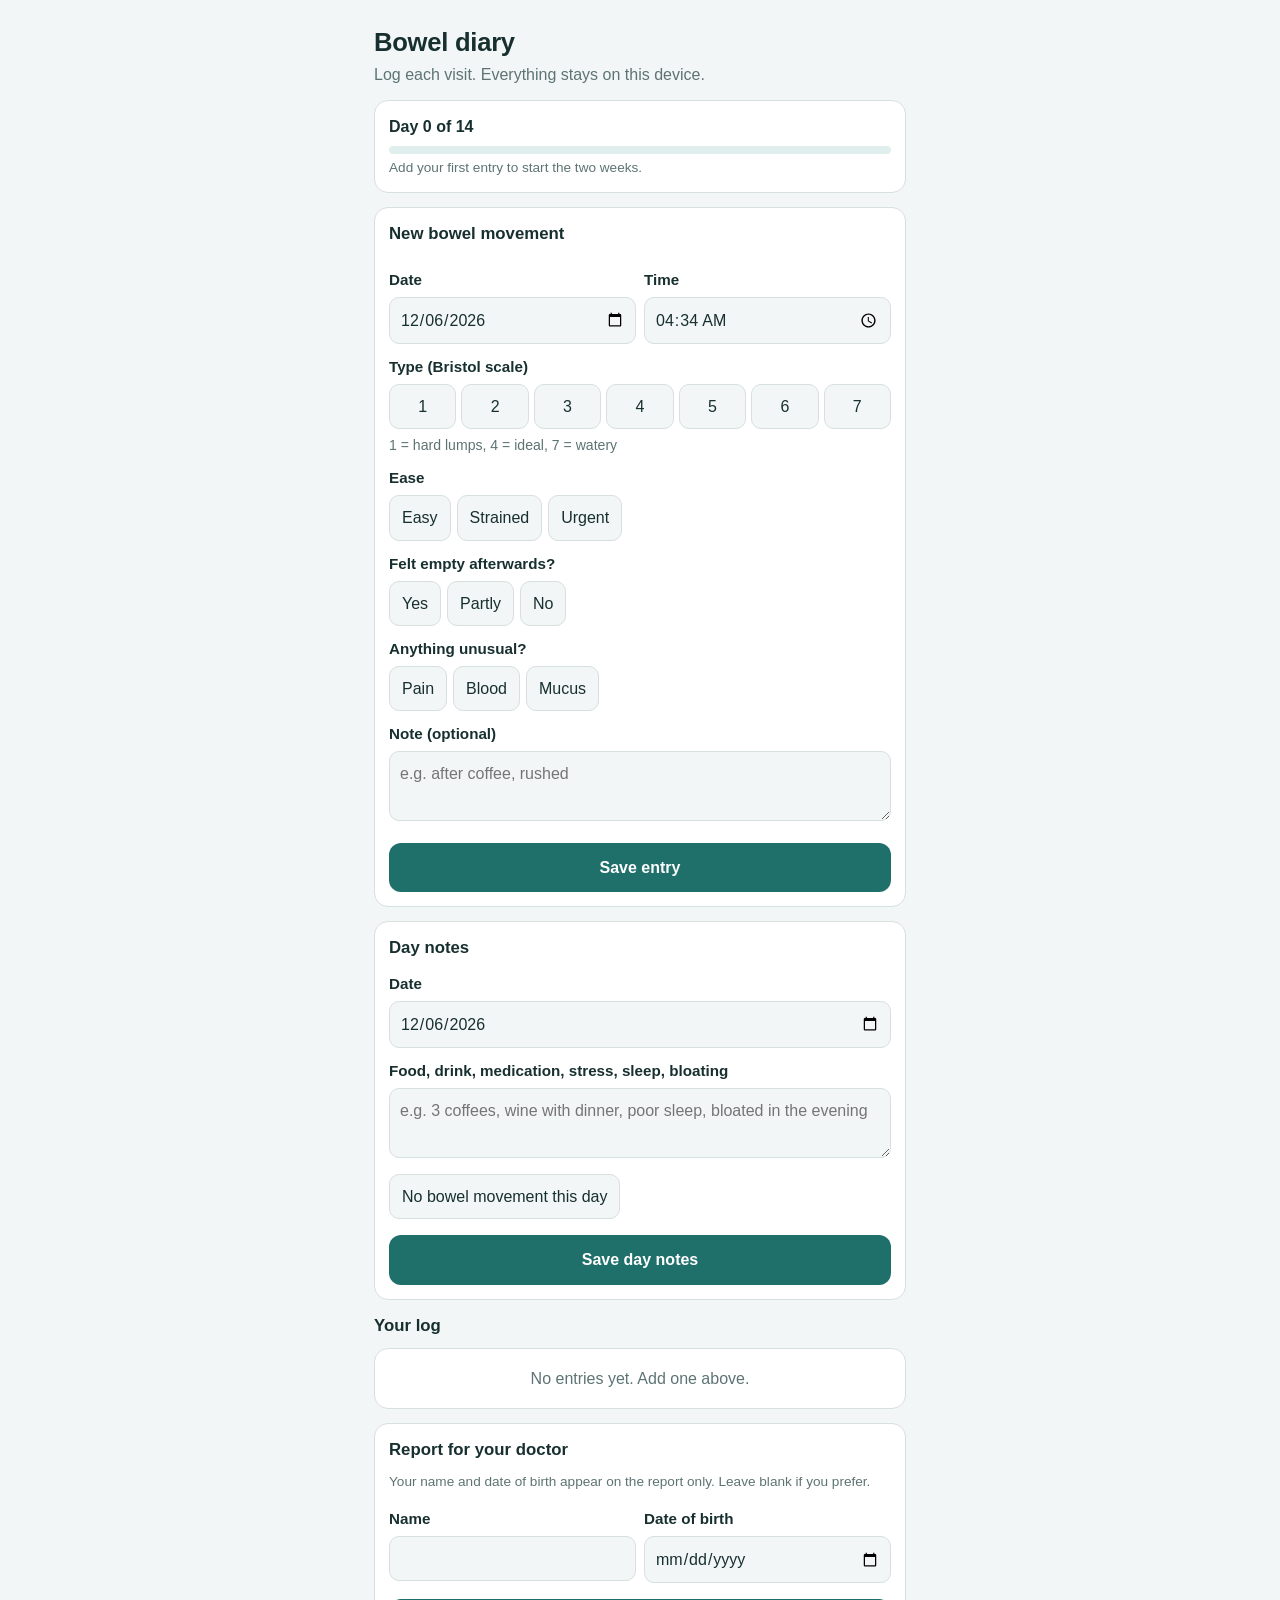
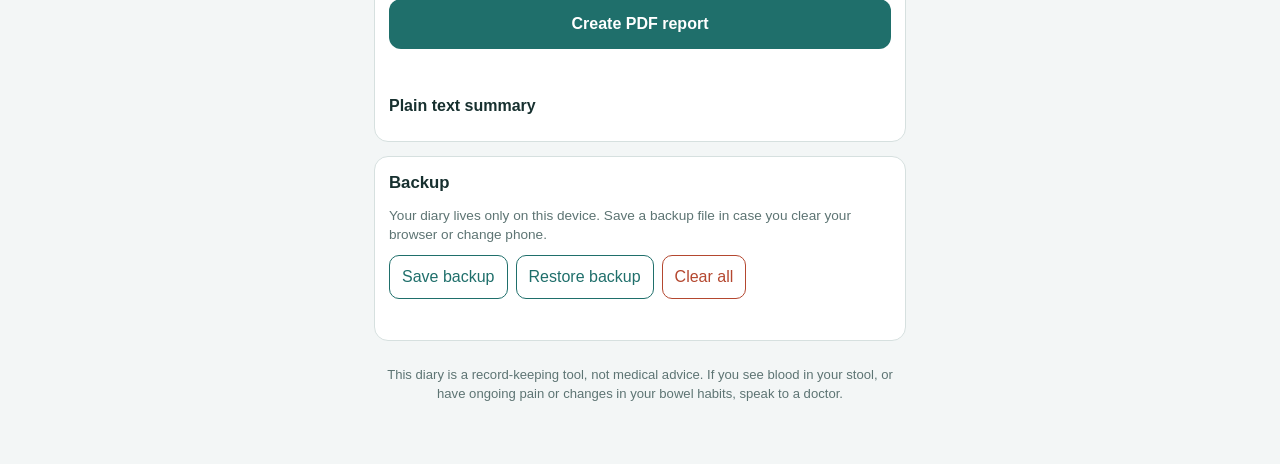
==== bowel-diary/index.html @ 62aa6dcf "Add Bowel Diary app with PDF report, backup and offline install Standalone installable web app in bo" ====
<!DOCTYPE html>
<html lang="en">
<head>
<meta charset="utf-8">
<meta name="viewport" content="width=device-width, initial-scale=1, viewport-fit=cover">
<title>Bowel Diary</title>
<meta name="description" content="A private 14-day bowel diary with a PDF report for your doctor.">
<meta name="theme-color" content="#1f6f6b">
<link rel="manifest" href="manifest.json">
<link rel="icon" href="icon.svg" type="image/svg+xml">
<link rel="apple-touch-icon" href="apple-touch-icon.png">
<meta name="apple-mobile-web-app-capable" content="yes">
<meta name="apple-mobile-web-app-title" content="Bowel Diary">
<style>
  :root {
    --bg: #f3f6f6;
    --card: #ffffff;
    --ink: #17302f;
    --muted: #5d7473;
    --line: #d6e0df;
    --accent: #1f6f6b;
    --accent-ink: #ffffff;
    --soft: #e0eeed;
    --warn: #b4472f;
    box-sizing: border-box;
    padding-top: env(safe-area-inset-top, 0px);
    padding-bottom: env(safe-area-inset-bottom, 0px);
  }
  @media (prefers-color-scheme: dark) {
    :root:not([data-theme="light"]) {
      --bg: #0f1c1c; --card: #172828; --ink: #e4f0ef; --muted: #93aeac;
      --line: #284241; --accent: #4fb5ae; --accent-ink: #0b1a1a; --soft: #1f3a39; --warn: #e58a73;
    }
  }
  :root[data-theme="dark"] {
    --bg: #0f1c1c; --card: #172828; --ink: #e4f0ef; --muted: #93aeac;
    --line: #284241; --accent: #4fb5ae; --accent-ink: #0b1a1a; --soft: #1f3a39; --warn: #e58a73;
  }
  html { scroll-padding-top: env(safe-area-inset-top, 0px); }
  * { box-sizing: border-box; }
  body {
    margin: 0; background: var(--bg); color: var(--ink);
    font-family: "Atkinson Hyperlegible", -apple-system, "Segoe UI", Roboto, sans-serif;
    font-size: 16px; line-height: 1.45;
  }
  main { max-width: 560px; margin: 0 auto; padding: 16px 14px 48px; }
  h1 { font-size: 1.6rem; margin: 8px 0 2px; letter-spacing: -0.01em; }
  h2 { font-size: 1.05rem; margin: 0 0 10px; }
  .sub { color: var(--muted); margin: 0 0 14px; }
  .card { background: var(--card); border: 1px solid var(--line); border-radius: 14px; padding: 14px; margin-bottom: 14px; }
  label.f { display: block; font-weight: 600; margin: 12px 0 6px; font-size: .95rem; }
  .row { display: flex; gap: 8px; }
  .row > * { flex: 1; min-width: 0; }
  input[type=date], input[type=time], input[type=text], textarea {
    width: 100%; font: inherit; color: var(--ink); background: var(--bg);
    border: 1px solid var(--line); border-radius: 10px; padding: 10px;
  }
  textarea { min-height: 70px; resize: vertical; }
  .bristol { display: grid; grid-template-columns: repeat(7, 1fr); gap: 5px; }
  .bristol button { padding: 10px 0; font-size: 1.05rem; font-weight: 700; }
  .seg { display: flex; gap: 6px; flex-wrap: wrap; }
  button.opt {
    font: inherit; color: var(--ink); background: var(--bg); border: 1px solid var(--line);
    border-radius: 10px; padding: 10px 12px; cursor: pointer; min-height: 44px;
  }
  button.opt[aria-pressed="true"] { background: var(--accent); color: var(--accent-ink); border-color: var(--accent); }
  button.opt:focus-visible, .primary:focus-visible, .ghost:focus-visible, input:focus-visible, textarea:focus-visible {
    outline: 3px solid var(--accent); outline-offset: 2px;
  }
  .hint { color: var(--muted); font-size: .88rem; margin-top: 6px; min-height: 1.3em; }
  .primary {
    width: 100%; margin-top: 16px; font: inherit; font-weight: 700; padding: 13px;
    background: var(--accent); color: var(--accent-ink); border: 0; border-radius: 12px; cursor: pointer;
  }
  .primary:disabled { opacity: .6; cursor: wait; }
  .ghost {
    font: inherit; background: transparent; color: var(--accent); border: 1px solid var(--accent);
    border-radius: 10px; padding: 9px 12px; cursor: pointer; min-height: 44px;
  }
  .ghost.danger { color: var(--warn); border-color: var(--warn); }
  .progress { height: 8px; background: var(--soft); border-radius: 99px; overflow: hidden; margin: 8px 0 4px; }
  .progress > div { height: 100%; background: var(--accent); width: 0; transition: width .3s; }
  .day { margin-bottom: 14px; }
  .day h3 { margin: 0 0 6px; font-size: 1rem; }
  .entry { display: flex; gap: 10px; align-items: flex-start; padding: 10px 0; border-top: 1px solid var(--line); }
  .badge {
    min-width: 36px; height: 36px; border-radius: 10px; background: var(--soft); color: var(--accent);
    display: grid; place-items: center; font-weight: 800;
  }
  .entry .body { flex: 1; min-width: 0; }
  .entry .meta { color: var(--muted); font-size: .9rem; overflow-wrap: anywhere; }
  .x { background: none; border: 0; color: var(--muted); font-size: 1.2rem; cursor: pointer; padding: 4px 8px; min-width: 44px; min-height: 44px; }
  .flag { color: var(--warn); font-weight: 600; }
  .daynote { background: var(--bg); border-radius: 10px; padding: 8px 10px; margin-top: 6px; font-size: .92rem; overflow-wrap: anywhere; }
  .empty { color: var(--muted); text-align: center; padding: 18px 0; }
  .tools { display: flex; gap: 8px; flex-wrap: wrap; }
  #summary { min-height: 180px; font-family: ui-monospace, Menlo, monospace; font-size: .8rem; }
  .small { color: var(--muted); font-size: .85rem; }
  .status { color: var(--muted); font-size: .9rem; margin-top: 8px; min-height: 1.3em; }
  .install { display: none; align-items: center; gap: 10px; }
  .install.show { display: flex; }
  .install p { margin: 0; flex: 1; font-size: .92rem; }
  details summary { cursor: pointer; font-weight: 600; min-height: 44px; display: flex; align-items: center; }
  .disclaimer { color: var(--muted); font-size: .82rem; text-align: center; margin-top: 24px; }
  @media (prefers-reduced-motion: reduce) { .progress > div { transition: none; } }
</style>
</head>
<body>
<main>
  <h1>Bowel diary</h1>
  <p class="sub">Log each visit. Everything stays on this device.</p>

  <section class="card install" id="installCard" aria-label="Install">
    <p id="installText">Add Bowel Diary to your home screen so it works like an app, even offline.</p>
    <button class="ghost" id="installBtn" type="button">Install</button>
  </section>

  <section class="card" aria-label="Progress">
    <strong id="progText">Day 0 of 14</strong>
    <div class="progress"><div id="progBar"></div></div>
    <div class="small" id="progSub">Add your first entry to start the two weeks.</div>
  </section>

  <section class="card" aria-label="New entry">
    <h2>New bowel movement</h2>
    <div class="row">
      <div><label class="f" for="date">Date</label><input type="date" id="date"></div>
      <div><label class="f" for="time">Time</label><input type="time" id="time"></div>
    </div>

    <label class="f">Type (Bristol scale)</label>
    <div class="bristol" id="bristol"></div>
    <div class="hint" id="bristolHint">1 = hard lumps, 4 = ideal, 7 = watery</div>

    <label class="f">Ease</label>
    <div class="seg" id="ease"></div>

    <label class="f">Felt empty afterwards?</label>
    <div class="seg" id="empty"></div>

    <label class="f">Anything unusual?</label>
    <div class="seg" id="extras"></div>

    <label class="f" for="note">Note (optional)</label>
    <textarea id="note" placeholder="e.g. after coffee, rushed"></textarea>

    <button class="primary" id="save" type="button">Save entry</button>
  </section>

  <section class="card" aria-label="Day notes">
    <h2>Day notes</h2>
    <label class="f" for="dayDate">Date</label>
    <input type="date" id="dayDate">
    <label class="f" for="dayText">Food, drink, medication, stress, sleep, bloating</label>
    <textarea id="dayText" placeholder="e.g. 3 coffees, wine with dinner, poor sleep, bloated in the evening"></textarea>
    <div class="seg" style="margin-top:10px">
      <button class="opt" id="noBM" type="button" aria-pressed="false">No bowel movement this day</button>
    </div>
    <button class="primary" id="saveDay" type="button">Save day notes</button>
  </section>

  <section aria-label="Log">
    <h2>Your log</h2>
    <div id="log"></div>
  </section>

  <section class="card" aria-label="Report">
    <h2>Report for your doctor</h2>
    <p class="small" style="margin:0 0 4px">Your name and date of birth appear on the report only. Leave blank if you prefer.</p>
    <div class="row">
      <div><label class="f" for="pName">Name</label><input type="text" id="pName" autocomplete="name"></div>
      <div><label class="f" for="pDob">Date of birth</label><input type="date" id="pDob"></div>
    </div>
    <button class="primary" id="pdf" type="button">Create PDF report</button>
    <div class="status" id="pdfStatus" role="status"></div>

    <details style="margin-top:8px">
      <summary>Plain text summary</summary>
      <div class="tools">
        <button class="ghost" id="makeSummary" type="button">Create summary</button>
        <button class="ghost" id="copy" type="button">Copy</button>
      </div>
      <textarea id="summary" readonly style="margin-top:10px" placeholder="Tap “Create summary”, then copy and paste it into a message or email."></textarea>
    </details>
  </section>

  <section class="card" aria-label="Backup">
    <h2>Backup</h2>
    <p class="small" style="margin:0 0 10px">Your diary lives only on this device. Save a backup file in case you clear your browser or change phone.</p>
    <div class="tools">
      <button class="ghost" id="backup" type="button">Save backup</button>
      <button class="ghost" id="restore" type="button">Restore backup</button>
      <button class="ghost danger" id="wipe" type="button">Clear all</button>
    </div>
    <input type="file" id="restoreFile" accept="application/json,.json" hidden>
    <div class="status" id="backupStatus" role="status"></div>
  </section>

  <p class="disclaimer">This diary is a record-keeping tool, not medical advice. If you see blood in your stool, or have ongoing pain or changes in your bowel habits, speak to a doctor.</p>
</main>

<script src="jspdf.umd.min.js"></script>
<script>
(function () {
  var KEY = "bowel-diary-v1";
  var PROFILE_KEY = "bowel-diary-profile";
  var store = { entries: [], days: {} };
  var form = { type: null, ease: null, empty: null, extras: [] };

  var BRISTOL = {
    1: "Type 1: separate hard lumps",
    2: "Type 2: lumpy sausage",
    3: "Type 3: sausage with cracks",
    4: "Type 4: smooth, soft sausage (ideal)",
    5: "Type 5: soft blobs, easy to pass",
    6: "Type 6: mushy, fluffy pieces",
    7: "Type 7: watery, no solid bits"
  };
  var EASE = ["Easy", "Strained", "Urgent"];
  var EMPTY = ["Yes", "Partly", "No"];
  var EXTRAS = ["Pain", "Blood", "Mucus"];

  function load() {
    try {
      var raw = localStorage.getItem(KEY);
      if (raw) {
        var d = JSON.parse(raw);
        store.entries = d.entries || [];
        store.days = d.days || {};
      }
    } catch (e) {}
  }
  function save() {
    try { localStorage.setItem(KEY, JSON.stringify(store)); } catch (e) {}
  }
  function loadProfile() {
    try { return JSON.parse(localStorage.getItem(PROFILE_KEY)) || {}; } catch (e) { return {}; }
  }
  function saveProfile() {
    try { localStorage.setItem(PROFILE_KEY, JSON.stringify({ name: $("pName").value.trim(), dob: $("pDob").value })); } catch (e) {}
  }
  function $(id) { return document.getElementById(id); }
  function pad(n) { return String(n).padStart(2, "0"); }
  function todayStr() { var d = new Date(); return d.getFullYear() + "-" + pad(d.getMonth() + 1) + "-" + pad(d.getDate()); }
  function nowTime() { var d = new Date(); return pad(d.getHours()) + ":" + pad(d.getMinutes()); }
  function parseDate(s) { var p = s.split("-"); return new Date(+p[0], +p[1] - 1, +p[2]); }
  function niceDate(s) {
    return parseDate(s).toLocaleDateString(undefined, { weekday: "short", day: "numeric", month: "short" });
  }
  function longDate(s) {
    return parseDate(s).toLocaleDateString(undefined, { day: "numeric", month: "short", year: "numeric" });
  }
  function esc(s) {
    return String(s).replace(/[&<>"]/g, function (c) { return { "&": "&amp;", "<": "&lt;", ">": "&gt;", '"': "&quot;" }[c]; });
  }
  function flash(id, msg) {
    $(id).textContent = msg;
    clearTimeout(flash[id]);
    flash[id] = setTimeout(function () { $(id).textContent = ""; }, 5000);
  }

  // ---- build form buttons
  function seg(containerId, items, key, multi) {
    var box = $(containerId);
    box.innerHTML = "";
    items.forEach(function (label) {
      var b = document.createElement("button");
      b.type = "button"; b.className = "opt"; b.textContent = label;
      b.setAttribute("aria-pressed", "false");
      b.addEventListener("click", function () {
        if (multi) {
          var i = form[key].indexOf(label);
          if (i > -1) form[key].splice(i, 1); else form[key].push(label);
          b.setAttribute("aria-pressed", String(i === -1));
        } else {
          var same = form[key] === label;
          form[key] = same ? null : label;
          Array.prototype.forEach.call(box.children, function (c) { c.setAttribute("aria-pressed", "false"); });
          if (!same) b.setAttribute("aria-pressed", "true");
        }
      });
      box.appendChild(b);
    });
  }
  function buildBristol() {
    var box = $("bristol");
    box.innerHTML = "";
    for (var n = 1; n <= 7; n++) {
      (function (n) {
        var b = document.createElement("button");
        b.type = "button"; b.className = "opt"; b.textContent = n;
        b.setAttribute("aria-pressed", "false");
        b.setAttribute("aria-label", BRISTOL[n]);
        b.addEventListener("click", function () {
          form.type = form.type === n ? null : n;
          Array.prototype.forEach.call(box.children, function (c, i) {
            c.setAttribute("aria-pressed", String(form.type === i + 1));
          });
          $("bristolHint").textContent = form.type ? BRISTOL[form.type] : "1 = hard lumps, 4 = ideal, 7 = watery";
        });
        box.appendChild(b);
      })(n);
    }
  }

  function resetForm() {
    form = { type: null, ease: null, empty: null, extras: [] };
    buildBristol();
    seg("ease", EASE, "ease", false);
    seg("empty", EMPTY, "empty", false);
    seg("extras", EXTRAS, "extras", true);
    $("bristolHint").textContent = "1 = hard lumps, 4 = ideal, 7 = watery";
    $("note").value = "";
    $("time").value = nowTime();
    $("date").value = todayStr();
  }

  // ---- actions
  $("save").addEventListener("click", function () {
    if (!form.type) { $("bristolHint").textContent = "Pick a type from 1 to 7 first."; return; }
    store.entries.push({
      id: Date.now(),
      date: $("date").value || todayStr(),
      time: $("time").value || nowTime(),
      type: form.type, ease: form.ease, empty: form.empty,
      extras: form.extras.slice(), note: $("note").value.trim()
    });
    save(); resetForm(); render();
  });

  var noBMOn = false;
  $("dayDate").addEventListener("change", loadDay);
  $("noBM").addEventListener("click", function () {
    noBMOn = !noBMOn;
    $("noBM").setAttribute("aria-pressed", String(noBMOn));
  });
  function loadDay() {
    var d = store.days[$("dayDate").value] || {};
    $("dayText").value = d.text || "";
    noBMOn = !!d.none;
    $("noBM").setAttribute("aria-pressed", String(noBMOn));
  }
  $("saveDay").addEventListener("click", function () {
    var date = $("dayDate").value || todayStr();
    var text = $("dayText").value.trim();
    if (!text && !noBMOn) delete store.days[date];
    else store.days[date] = { text: text, none: noBMOn };
    save(); render();
  });

  function removeEntry(id) {
    store.entries = store.entries.filter(function (e) { return e.id !== id; });
    save(); render();
  }

  // ---- render
  function allDates() {
    var set = {};
    store.entries.forEach(function (e) { set[e.date] = 1; });
    Object.keys(store.days).forEach(function (d) { set[d] = 1; });
    return Object.keys(set).sort().reverse();
  }
  function entriesOn(date) {
    return store.entries.filter(function (e) { return e.date === date; })
      .sort(function (a, b) { return a.time < b.time ? -1 : 1; });
  }

  function render() {
    var dates = allDates();
    var log = $("log");
    if (!dates.length) {
      log.innerHTML = '<div class="empty card">No entries yet. Add one above.</div>';
    } else {
      log.innerHTML = dates.map(function (date) {
        var es = entriesOn(date).reverse();
        var day = store.days[date];
        var html = '<div class="card day"><h3>' + esc(niceDate(date)) + ' <span class="small">(' + es.length + ' movement' + (es.length === 1 ? "" : "s") + ')</span></h3>';
        if (day && day.none && !es.length) html += '<div class="small">No bowel movement</div>';
        es.forEach(function (e) {
          var bits = [];
          if (e.ease) bits.push(e.ease);
          if (e.empty) bits.push("Empty: " + e.empty.toLowerCase());
          html += '<div class="entry"><div class="badge">' + e.type + '</div><div class="body">' +
            '<div><strong>' + esc(e.time) + '</strong> <span class="meta">' + esc(bits.join(" · ")) + '</span></div>' +
            (e.extras.length ? '<div class="flag">' + esc(e.extras.join(", ")) + '</div>' : '') +
            (e.note ? '<div class="meta">' + esc(e.note) + '</div>' : '') +
            '</div><button class="x" data-id="' + e.id + '" aria-label="Delete entry">✕</button></div>';
        });
        if (day && day.text) html += '<div class="daynote">' + esc(day.text) + '</div>';
        return html + '</div>';
      }).join("");
      Array.prototype.forEach.call(log.querySelectorAll(".x"), function (b) {
        b.addEventListener("click", function () {
          if (confirm("Delete this entry?")) removeEntry(+b.getAttribute("data-id"));
        });
      });
    }
    renderProgress(dates);
  }

  function renderProgress(dates) {
    var asc = dates.slice().sort();
    if (!asc.length) {
      $("progText").textContent = "Day 0 of 14";
      $("progBar").style.width = "0%";
      $("progSub").textContent = "Add your first entry to start the two weeks.";
      return;
    }
    var start = parseDate(asc[0]);
    var t = new Date(); t = new Date(t.getFullYear(), t.getMonth(), t.getDate());
    var day = Math.min(14, Math.max(1, Math.round((t - start) / 86400000) + 1));
    $("progText").textContent = "Day " + day + " of 14";
    $("progBar").style.width = (day / 14 * 100) + "%";
    $("progSub").textContent = day >= 14 ? "Two weeks done. Create your PDF report below." : "Started " + niceDate(asc[0]) + ".";
  }

  // ---- shared numbers for the text summary and the PDF
  function stats() {
    var dates = allDates().sort();
    var s = {
      dates: dates, total: store.entries.length, types: [0, 0, 0, 0, 0, 0, 0, 0],
      strained: 0, urgent: 0, notEmpty: 0, pain: 0, blood: 0, mucus: 0, noneDays: 0
    };
    store.entries.forEach(function (e) {
      s.types[e.type]++;
      if (e.ease === "Strained") s.strained++;
      if (e.ease === "Urgent") s.urgent++;
      if (e.empty === "No" || e.empty === "Partly") s.notEmpty++;
      if (e.extras.indexOf("Pain") > -1) s.pain++;
      if (e.extras.indexOf("Blood") > -1) s.blood++;
      if (e.extras.indexOf("Mucus") > -1) s.mucus++;
    });
    dates.forEach(function (d) { if (!entriesOn(d).length) s.noneDays++; });
    if (dates.length) {
      s.span = Math.round((parseDate(dates[dates.length - 1]) - parseDate(dates[0])) / 86400000) + 1;
      s.perDay = s.total / s.span;
    }
    return s;
  }

  // ---- plain text summary
  $("makeSummary").addEventListener("click", function () {
    var s = stats();
    if (!s.dates.length) { $("summary").value = "No entries yet."; return; }
    var lines = ["BOWEL DIARY", s.dates[0] + " to " + s.dates[s.dates.length - 1], ""];
    lines.push("Total movements: " + s.total + " over " + s.dates.length + " logged day(s)");
    var byType = [];
    for (var t = 1; t <= 7; t++) if (s.types[t]) byType.push("T" + t + " x" + s.types[t]);
    lines.push("By Bristol type: " + (byType.join(", ") || "none"));
    lines.push("");
    s.dates.forEach(function (d) {
      lines.push(niceDate(d) + " (" + d + ")");
      var day = store.days[d];
      var es = entriesOn(d);
      if (!es.length && day && day.none) lines.push("  No bowel movement");
      es.forEach(function (e) {
        var parts = [e.time, "Type " + e.type];
        if (e.ease) parts.push(e.ease.toLowerCase());
        if (e.empty) parts.push("empty: " + e.empty.toLowerCase());
        if (e.extras.length) parts.push(e.extras.join("/"));
        if (e.note) parts.push("note: " + e.note);
        lines.push("  " + parts.join(", "));
      });
      if (day && day.text) lines.push("  Day notes: " + day.text);
      lines.push("");
    });
    $("summary").value = lines.join("\n");
  });

  $("copy").addEventListener("click", function () {
    var ta = $("summary");
    if (!ta.value) $("makeSummary").click();
    ta.focus(); ta.select();
    function done() { $("copy").textContent = "Copied"; setTimeout(function () { $("copy").textContent = "Copy"; }, 1500); }
    try {
      if (navigator.clipboard && navigator.clipboard.writeText) {
        navigator.clipboard.writeText(ta.value).then(done, function () { document.execCommand("copy"); done(); });
      } else { document.execCommand("copy"); done(); }
    } catch (e) {}
  });

  // ---- PDF report
  // The built-in PDF font only covers Western European characters, so swap
  // anything else (emoji, smart symbols) for a plain equivalent.
  function pdfText(s) {
    return String(s)
      .replace(/[‘’]/g, "'").replace(/[“”]/g, '"')
      .replace(/[–—]/g, "-").replace(/…/g, "...")
      .replace(/[^\x20-\x7E -ÿ\n]/g, "");
  }

  function buildPdf() {
    var jsPDF = window.jspdf.jsPDF;
    var doc = new jsPDF({ unit: "mm", format: "a4" });
    var s = stats();
    var profile = loadProfile();
    var W = 210, M = 16, R = W - M, BOTTOM = 280;
    var TEAL = [31, 111, 107], INK = [23, 48, 47], MUTED = [93, 116, 115], LINE = [214, 224, 223], SOFT = [224, 238, 237], WARN = [180, 71, 47];
    var y;

    function color(c) { doc.setTextColor(c[0], c[1], c[2]); }
    function font(style, size) { doc.setFont("helvetica", style); doc.setFontSize(size); }

    // Header band
    doc.setFillColor(TEAL[0], TEAL[1], TEAL[2]);
    doc.rect(0, 0, W, 30, "F");
    color([255, 255, 255]);
    font("bold", 18); doc.text("Bowel Diary Report", M, 14);
    font("normal", 10);
    doc.text(longDate(s.dates[0]) + " to " + longDate(s.dates[s.dates.length - 1]) + "  (" + s.span + " days)", M, 22);
    doc.text("Created " + longDate(todayStr()), R, 22, { align: "right" });

    y = 40;
    color(INK);
    var who = [];
    if (profile.name) who.push("Name: " + pdfText(profile.name));
    if (profile.dob) who.push("Date of birth: " + longDate(profile.dob));
    if (who.length) { font("normal", 11); doc.text(who.join("      "), M, y); y += 9; }

    // Summary tiles
    font("bold", 12); doc.text("Summary", M, y); y += 4;
    var tiles = [
      ["Movements", String(s.total)],
      ["Per day (avg)", s.perDay.toFixed(1)],
      ["Days with none", String(s.noneDays)],
      ["Strained", String(s.strained)],
      ["Urgent", String(s.urgent)],
      ["Not fully empty", String(s.notEmpty)]
    ];
    var tw = (R - M - 5 * 3) / 6;
    tiles.forEach(function (t, i) {
      var x = M + i * (tw + 3);
      doc.setFillColor(SOFT[0], SOFT[1], SOFT[2]);
      doc.roundedRect(x, y, tw, 18, 2, 2, "F");
      color(TEAL); font("bold", 14); doc.text(t[1], x + tw / 2, y + 9, { align: "center" });
      color(MUTED); font("normal", 7.5); doc.text(t[0], x + tw / 2, y + 14.5, { align: "center" });
    });
    y += 24;

    // Warning signs line
    var warn = [];
    if (s.blood) warn.push("Blood x" + s.blood);
    if (s.pain) warn.push("Pain x" + s.pain);
    if (s.mucus) warn.push("Mucus x" + s.mucus);
    font("bold", 10);
    if (warn.length) { color(WARN); doc.text("Reported: " + warn.join(",  "), M, y); }
    else { color(MUTED); font("normal", 10); doc.text("No pain, blood or mucus reported.", M, y); }
    y += 10;

    // Bristol type chart
    color(INK); font("bold", 12); doc.text("Stool type (Bristol scale)", M, y); y += 6;
    var max = Math.max.apply(null, s.types.slice(1)) || 1;
    var labelW = 62, barMax = R - M - labelW - 14;
    for (var t = 1; t <= 7; t++) {
      color(INK); font("normal", 9);
      doc.text(BRISTOL[t], M, y + 3.6);
      doc.setFillColor(SOFT[0], SOFT[1], SOFT[2]);
      doc.rect(M + labelW, y, barMax, 5, "F");
      if (s.types[t]) {
        doc.setFillColor(TEAL[0], TEAL[1], TEAL[2]);
        doc.rect(M + labelW, y, Math.max(1, barMax * s.types[t] / max), 5, "F");
      }
      font("bold", 9); doc.text(String(s.types[t]), R, y + 3.6, { align: "right" });
      y += 7;
    }
    color(MUTED); font("normal", 8);
    doc.text("Types 1-2 suggest constipation, 3-5 are usual, 6-7 suggest diarrhoea.", M, y + 1);
    y += 10;

    // Daily log table
    var cols = [
      { h: "Date", w: 26 }, { h: "Time", w: 13 }, { h: "Type", w: 11 }, { h: "Ease", w: 18 },
      { h: "Empty", w: 15 }, { h: "Flags", w: 26 }, { h: "Note", w: R - M - 109 }
    ];
    function tableHead() {
      doc.setFillColor(TEAL[0], TEAL[1], TEAL[2]);
      doc.rect(M, y, R - M, 7, "F");
      color([255, 255, 255]); font("bold", 8.5);
      var x = M;
      cols.forEach(function (c) { doc.text(c.h, x + 1.5, y + 4.8); x += c.w; });
      y += 7;
    }
    function ensure(h) {
      if (y + h > BOTTOM) { doc.addPage(); y = 16; tableHead(); }
    }

    color(INK); font("bold", 12);
    if (y + 20 > BOTTOM) { doc.addPage(); y = 16; }
    doc.text("Daily log", M, y); y += 3;
    tableHead();

    s.dates.forEach(function (d, di) {
      var es = entriesOn(d);
      var day = store.days[d];
      var rows = es.map(function (e) {
        return [e.time, String(e.type), e.ease || "-", e.empty || "-", e.extras.join(", ") || "", pdfText(e.note || "")];
      });
      if (!rows.length) rows.push(["", "", day && day.none ? "No movement" : "-", "", "", ""]);
      var dayLabel = niceDate(d);
      var noteText = day && day.text ? pdfText("Day notes: " + day.text) : "";

      font("normal", 8.5);
      var lineH = 4;
      var heights = rows.map(function (r) {
        var lines = doc.splitTextToSize(r[5], cols[6].w - 3).length;
        return Math.max(1, lines) * lineH + 2.5;
      });
      var noteLines = noteText ? doc.splitTextToSize(noteText, R - M - cols[0].w - 3) : [];
      var blockH = heights.reduce(function (a, b) { return a + b; }, 0) + (noteLines.length ? noteLines.length * lineH + 2.5 : 0);
      ensure(Math.min(blockH, 60));

      if (di % 2 === 1) {
        doc.setFillColor(246, 249, 249);
        doc.rect(M, y, R - M, Math.min(blockH, BOTTOM - y), "F");
      }
      var blockTop = y;
      color(INK); font("bold", 8.5); doc.text(dayLabel, M + 1.5, y + 4.5);

      rows.forEach(function (r, ri) {
        ensure(heights[ri]);
        var x = M + cols[0].w;
        for (var c = 0; c < 6; c++) {
          var isFlag = c === 4 && r[4];
          color(isFlag ? WARN : (c === 5 ? MUTED : INK));
          font(c === 1 || isFlag ? "bold" : "normal", 8.5);
          var txt = c === 5 ? doc.splitTextToSize(r[5], cols[6].w - 3) : r[c];
          doc.text(txt, x + 1.5, y + 4.5);
          x += cols[c + 1].w;
        }
        y += heights[ri];
      });
      if (noteLines.length) {
        ensure(noteLines.length * lineH + 2.5);
        color(MUTED); font("italic", 8.5);
        doc.text(noteLines, M + cols[0].w + 1.5, y + 4.5);
        y += noteLines.length * lineH + 2.5;
      }
      if (y > blockTop) {
        doc.setDrawColor(LINE[0], LINE[1], LINE[2]); doc.setLineWidth(0.2);
        doc.line(M, y, R, y);
      }
    });

    // Footer on every page
    var pages = doc.getNumberOfPages();
    for (var p = 1; p <= pages; p++) {
      doc.setPage(p);
      color(MUTED); font("normal", 7.5);
      doc.text("Patient-recorded diary. This is a record, not a diagnosis.", M, 290);
      doc.text("Page " + p + " of " + pages, R, 290, { align: "right" });
    }
    return doc;
  }

  $("pName").addEventListener("change", saveProfile);
  $("pDob").addEventListener("change", saveProfile);

  $("pdf").addEventListener("click", function () {
    if (!allDates().length) { flash("pdfStatus", "Add some entries first."); return; }
    if (!window.jspdf) { flash("pdfStatus", "The PDF tool did not load. Check your connection and reload the page."); return; }
    saveProfile();
    var btn = $("pdf");
    btn.disabled = true;
    try {
      var doc = buildPdf();
      var name = "bowel-diary-" + todayStr() + ".pdf";
      var blob = doc.output("blob");
      var file = null;
      try { file = new File([blob], name, { type: "application/pdf" }); } catch (e) {}
      // On phones, open the share sheet so the report can go straight to email or messages.
      var touch = window.matchMedia && window.matchMedia("(pointer: coarse)").matches;
      if (touch && file && navigator.canShare && navigator.canShare({ files: [file] })) {
        navigator.share({ files: [file], title: "Bowel diary report" }).catch(function (err) {
          if (err && err.name !== "AbortError") doc.save(name);
        });
      } else {
        doc.save(name);
      }
      flash("pdfStatus", "Report created: " + name);
    } catch (e) {
      flash("pdfStatus", "Sorry, the report could not be created.");
    }
    btn.disabled = false;
  });

  // ---- backup and restore
  $("backup").addEventListener("click", function () {
    var data = JSON.stringify({ app: "bowel-diary", version: 1, saved: new Date().toISOString(), entries: store.entries, days: store.days }, null, 2);
    var url = URL.createObjectURL(new Blob([data], { type: "application/json" }));
    var a = document.createElement("a");
    a.href = url; a.download = "bowel-diary-backup-" + todayStr() + ".json";
    document.body.appendChild(a); a.click(); a.remove();
    setTimeout(function () { URL.revokeObjectURL(url); }, 1000);
    flash("backupStatus", "Backup saved to your downloads.");
  });
  $("restore").addEventListener("click", function () { $("restoreFile").click(); });
  $("restoreFile").addEventListener("change", function () {
    var f = this.files && this.files[0];
    this.value = "";
    if (!f) return;
    var reader = new FileReader();
    reader.onload = function () {
      try {
        var d = JSON.parse(reader.result);
        if (!d || d.app !== "bowel-diary" || !Array.isArray(d.entries)) throw new Error("bad file");
        if (!confirm("Replace this diary with the backup (" + d.entries.length + " entries)?")) return;
        store = { entries: d.entries, days: d.days || {} };
        save(); render(); loadDay();
        flash("backupStatus", "Backup restored.");
      } catch (e) {
        flash("backupStatus", "That file is not a Bowel Diary backup.");
      }
    };
    reader.readAsText(f);
  });

  $("wipe").addEventListener("click", function () {
    if (confirm("Delete the whole diary from this device? This can't be undone.")) {
      store = { entries: [], days: {} }; save(); $("summary").value = ""; render(); loadDay();
    }
  });

  // ---- install as an app
  var installPrompt = null;
  var standalone = (window.matchMedia && window.matchMedia("(display-mode: standalone)").matches) || navigator.standalone;
  var ios = /iphone|ipad|ipod/i.test(navigator.userAgent);
  window.addEventListener("beforeinstallprompt", function (e) {
    e.preventDefault();
    installPrompt = e;
    $("installCard").classList.add("show");
  });
  $("installBtn").addEventListener("click", function () {
    if (installPrompt) {
      installPrompt.prompt();
      installPrompt.userChoice.then(function () { installPrompt = null; $("installCard").classList.remove("show"); });
    } else {
      $("installCard").classList.remove("show");
    }
  });
  if (ios && !standalone) {
    $("installText").textContent = "To install: tap the Share button, then “Add to Home Screen”. It will then work like an app, even offline.";
    $("installBtn").textContent = "OK";
    $("installCard").classList.add("show");
  }
  if ("serviceWorker" in navigator && location.protocol !== "file:") {
    navigator.serviceWorker.register("sw.js").catch(function () {});
  }

  // ---- init
  load();
  var prof = loadProfile();
  $("pName").value = prof.name || "";
  $("pDob").value = prof.dob || "";
  resetForm();
  $("dayDate").value = todayStr();
  loadDay();
  render();
})();
</script>
</body>
</html>
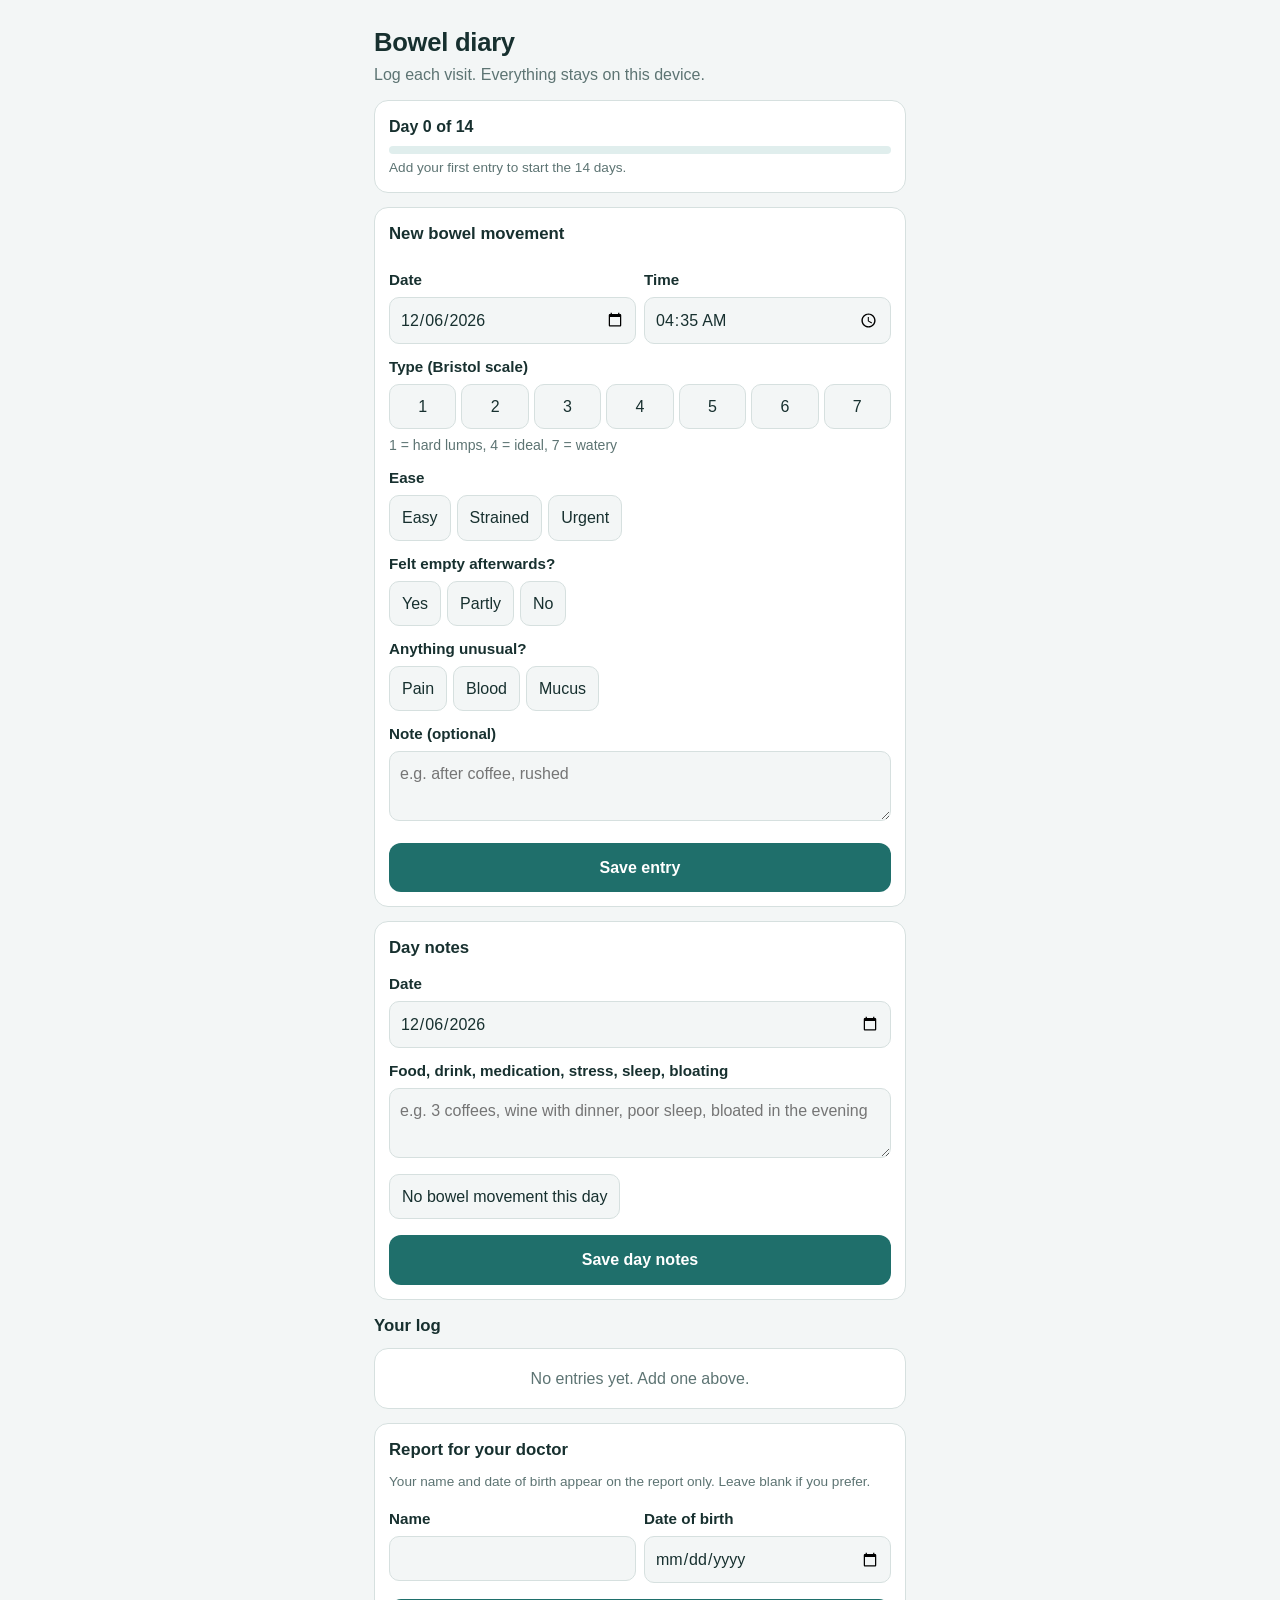
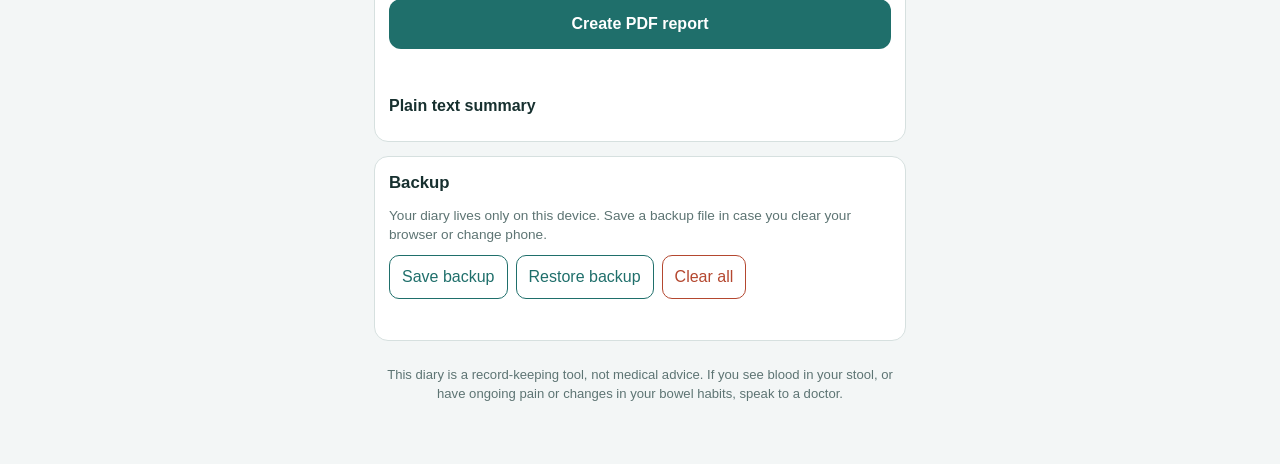
==== commit af511c5e: "Add clinic branding to Bowel Diary brand.js sets a clinic name, logo, colour, contact line, instruct" ====
--- a/bowel-diary/index.html
+++ b/bowel-diary/index.html
@@ -11,6 +11,7 @@
 <link rel="apple-touch-icon" href="apple-touch-icon.png">
 <meta name="apple-mobile-web-app-capable" content="yes">
 <meta name="apple-mobile-web-app-title" content="Bowel Diary">
+<script src="brand.js"></script>
 <style>
   :root {
     --bg: #f3f6f6;
@@ -101,14 +102,22 @@
   .install.show { display: flex; }
   .install p { margin: 0; flex: 1; font-size: .92rem; }
   details summary { cursor: pointer; font-weight: 600; min-height: 44px; display: flex; align-items: center; }
+  .brand { display: none; align-items: center; gap: 12px; margin: 4px 0 10px; }
+  .brand.show { display: flex; }
+  .brand img { max-height: 48px; max-width: 140px; object-fit: contain; background: #fff; border-radius: 8px; padding: 4px; }
+  .brand strong { font-size: 1rem; }
+  .instructions { display: none; }
+  .instructions.show { display: block; }
   .disclaimer { color: var(--muted); font-size: .82rem; text-align: center; margin-top: 24px; }
   @media (prefers-reduced-motion: reduce) { .progress > div { transition: none; } }
 </style>
 </head>
 <body>
 <main>
+  <div class="brand" id="brand"><img id="brandLogo" alt="" hidden><strong id="brandName"></strong></div>
   <h1>Bowel diary</h1>
   <p class="sub">Log each visit. Everything stays on this device.</p>
+  <section class="card instructions" id="instructions" aria-label="Instructions"></section>
 
   <section class="card install" id="installCard" aria-label="Install">
     <p id="installText">Add Bowel Diary to your home screen so it works like an app, even offline.</p>
@@ -116,9 +125,9 @@
   </section>
 
   <section class="card" aria-label="Progress">
-    <strong id="progText">Day 0 of 14</strong>
+    <strong id="progText">Day 0</strong>
     <div class="progress"><div id="progBar"></div></div>
-    <div class="small" id="progSub">Add your first entry to start the two weeks.</div>
+    <div class="small" id="progSub">Add your first entry to start.</div>
   </section>
 
   <section class="card" aria-label="New entry">
@@ -219,6 +228,59 @@
   var EASE = ["Easy", "Strained", "Urgent"];
   var EMPTY = ["Yes", "Partly", "No"];
   var EXTRAS = ["Pain", "Blood", "Mucus"];
+
+  // ---- clinic branding (from brand.js)
+  var BRAND = window.BRAND || {};
+  var DAYS = Math.max(1, Math.round(+BRAND.days || 14));
+  function hexToRgb(h) {
+    var m = /^#?([0-9a-f]{6})$/i.exec(String(h || "").trim());
+    if (!m) return null;
+    var n = parseInt(m[1], 16);
+    return [n >> 16, (n >> 8) & 255, n & 255];
+  }
+  // Light brand colours need dark text on top of them to stay readable.
+  function isLight(rgb) {
+    var l = rgb.map(function (c) { c /= 255; return c <= 0.03928 ? c / 12.92 : Math.pow((c + 0.055) / 1.055, 2.4); });
+    return 0.2126 * l[0] + 0.7152 * l[1] + 0.0722 * l[2] > 0.25;
+  }
+  var brandRgb = hexToRgb(BRAND.color);
+  var logo = null; // { data, w, h } once loaded
+  // A pale version of the brand colour, for backgrounds.
+  function tint(rgb) { return rgb.map(function (c) { return Math.round(c + (255 - c) * 0.86); }); }
+
+  function applyBrand() {
+    if (brandRgb) {
+      var hex = "#" + brandRgb.map(function (c) { return pad(c.toString(16)); }).join("");
+      var st = document.createElement("style");
+      st.textContent = ":root { --accent: " + hex + "; --accent-ink: " + (isLight(brandRgb) ? "#17302f" : "#ffffff") +
+        "; --soft: rgb(" + tint(brandRgb).join(",") + "); }";
+      document.head.appendChild(st);
+      document.querySelector('meta[name="theme-color"]').setAttribute("content", hex);
+    }
+    if (BRAND.clinicName) $("brandName").textContent = BRAND.clinicName;
+    if (BRAND.instructions) {
+      $("instructions").textContent = BRAND.instructions;
+      $("instructions").classList.add("show");
+    }
+    if (BRAND.logo) {
+      var img = new Image();
+      img.onload = function () {
+        var el = $("brandLogo");
+        el.src = BRAND.logo; el.alt = BRAND.clinicName ? BRAND.clinicName + " logo" : "Clinic logo"; el.hidden = false;
+        $("brand").classList.add("show");
+        // Turn the logo into a PNG the PDF can use (works for SVG too).
+        try {
+          var scale = Math.min(1, 600 / Math.max(img.naturalWidth || 600, img.naturalHeight || 600));
+          var w = Math.round((img.naturalWidth || 600) * scale), h = Math.round((img.naturalHeight || 300) * scale);
+          var c = document.createElement("canvas"); c.width = w; c.height = h;
+          c.getContext("2d").drawImage(img, 0, 0, w, h);
+          logo = { data: c.toDataURL("image/png"), w: w, h: h };
+        } catch (e) {}
+      };
+      img.src = BRAND.logo;
+    }
+    if (BRAND.clinicName) $("brand").classList.add("show");
+  }
 
   function load() {
     try {
@@ -401,17 +463,17 @@
   function renderProgress(dates) {
     var asc = dates.slice().sort();
     if (!asc.length) {
-      $("progText").textContent = "Day 0 of 14";
+      $("progText").textContent = "Day 0 of " + DAYS;
       $("progBar").style.width = "0%";
-      $("progSub").textContent = "Add your first entry to start the two weeks.";
+      $("progSub").textContent = "Add your first entry to start the " + DAYS + " days.";
       return;
     }
     var start = parseDate(asc[0]);
     var t = new Date(); t = new Date(t.getFullYear(), t.getMonth(), t.getDate());
-    var day = Math.min(14, Math.max(1, Math.round((t - start) / 86400000) + 1));
-    $("progText").textContent = "Day " + day + " of 14";
-    $("progBar").style.width = (day / 14 * 100) + "%";
-    $("progSub").textContent = day >= 14 ? "Two weeks done. Create your PDF report below." : "Started " + niceDate(asc[0]) + ".";
+    var day = Math.min(DAYS, Math.max(1, Math.round((t - start) / 86400000) + 1));
+    $("progText").textContent = "Day " + day + " of " + DAYS;
+    $("progBar").style.width = (day / DAYS * 100) + "%";
+    $("progSub").textContent = day >= DAYS ? "All " + DAYS + " days done. Create your PDF report below." : "Started " + niceDate(asc[0]) + ".";
   }
 
   // ---- shared numbers for the text summary and the PDF
@@ -442,7 +504,7 @@
   $("makeSummary").addEventListener("click", function () {
     var s = stats();
     if (!s.dates.length) { $("summary").value = "No entries yet."; return; }
-    var lines = ["BOWEL DIARY", s.dates[0] + " to " + s.dates[s.dates.length - 1], ""];
+    var lines = ["BOWEL DIARY" + (BRAND.clinicName ? " - " + BRAND.clinicName : ""), s.dates[0] + " to " + s.dates[s.dates.length - 1], ""];
     lines.push("Total movements: " + s.total + " over " + s.dates.length + " logged day(s)");
     var byType = [];
     for (var t = 1; t <= 7; t++) if (s.types[t]) byType.push("T" + t + " x" + s.types[t]);
@@ -495,27 +557,43 @@
     var s = stats();
     var profile = loadProfile();
     var W = 210, M = 16, R = W - M, BOTTOM = 280;
-    var TEAL = [31, 111, 107], INK = [23, 48, 47], MUTED = [93, 116, 115], LINE = [214, 224, 223], SOFT = [224, 238, 237], WARN = [180, 71, 47];
+    var TEAL = brandRgb || [31, 111, 107], INK = [23, 48, 47], MUTED = [93, 116, 115], LINE = [214, 224, 223], SOFT = brandRgb ? tint(brandRgb) : [224, 238, 237], WARN = [180, 71, 47];
     var y;
 
     function color(c) { doc.setTextColor(c[0], c[1], c[2]); }
     function font(style, size) { doc.setFont("helvetica", style); doc.setFontSize(size); }
 
-    // Header band
+    var HEAD_INK = brandRgb && isLight(brandRgb) ? INK : [255, 255, 255];
+
+    // Header band, with the clinic logo (or name) on the right
     doc.setFillColor(TEAL[0], TEAL[1], TEAL[2]);
     doc.rect(0, 0, W, 30, "F");
-    color([255, 255, 255]);
+    color(HEAD_INK);
     font("bold", 18); doc.text("Bowel Diary Report", M, 14);
     font("normal", 10);
     doc.text(longDate(s.dates[0]) + " to " + longDate(s.dates[s.dates.length - 1]) + "  (" + s.span + " days)", M, 22);
-    doc.text("Created " + longDate(todayStr()), R, 22, { align: "right" });
+    if (logo) {
+      var boxW = 50, boxH = 22, bx = R - boxW, by = 4;
+      var fit = Math.min((boxW - 4) / logo.w, (boxH - 4) / logo.h);
+      var lw = logo.w * fit, lh = logo.h * fit;
+      doc.setFillColor(255, 255, 255);
+      doc.roundedRect(bx, by, boxW, boxH, 2, 2, "F");
+      doc.addImage(logo.data, "PNG", bx + (boxW - lw) / 2, by + (boxH - lh) / 2, lw, lh);
+    } else if (BRAND.clinicName) {
+      font("bold", 11);
+      doc.text(doc.splitTextToSize(pdfText(BRAND.clinicName), 70), R, 14, { align: "right" });
+    }
 
     y = 40;
     color(INK);
     var who = [];
     if (profile.name) who.push("Name: " + pdfText(profile.name));
     if (profile.dob) who.push("Date of birth: " + longDate(profile.dob));
-    if (who.length) { font("normal", 11); doc.text(who.join("      "), M, y); y += 9; }
+    font("normal", 11);
+    if (who.length) doc.text(who.join("      "), M, y);
+    color(MUTED); font("normal", 9);
+    doc.text("Created " + longDate(todayStr()), R, y, { align: "right" });
+    y += 9;
 
     // Summary tiles
     font("bold", 12); doc.text("Summary", M, y); y += 4;
@@ -646,8 +724,14 @@
     for (var p = 1; p <= pages; p++) {
       doc.setPage(p);
       color(MUTED); font("normal", 7.5);
-      doc.text("Patient-recorded diary. This is a record, not a diagnosis.", M, 290);
-      doc.text("Page " + p + " of " + pages, R, 290, { align: "right" });
+      var clinicLine = [BRAND.clinicName, BRAND.contact].filter(Boolean).map(pdfText).join("  |  ");
+      if (clinicLine) {
+        doc.setDrawColor(LINE[0], LINE[1], LINE[2]); doc.setLineWidth(0.2);
+        doc.line(M, 284, R, 284);
+        doc.text(clinicLine, M, 287.5);
+      }
+      doc.text("Patient-recorded diary. This is a record, not a diagnosis.", M, 291);
+      doc.text("Page " + p + " of " + pages, R, 291, { align: "right" });
     }
     return doc;
   }
@@ -747,6 +831,7 @@
   }
 
   // ---- init
+  applyBrand();
   load();
   var prof = loadProfile();
   $("pName").value = prof.name || "";
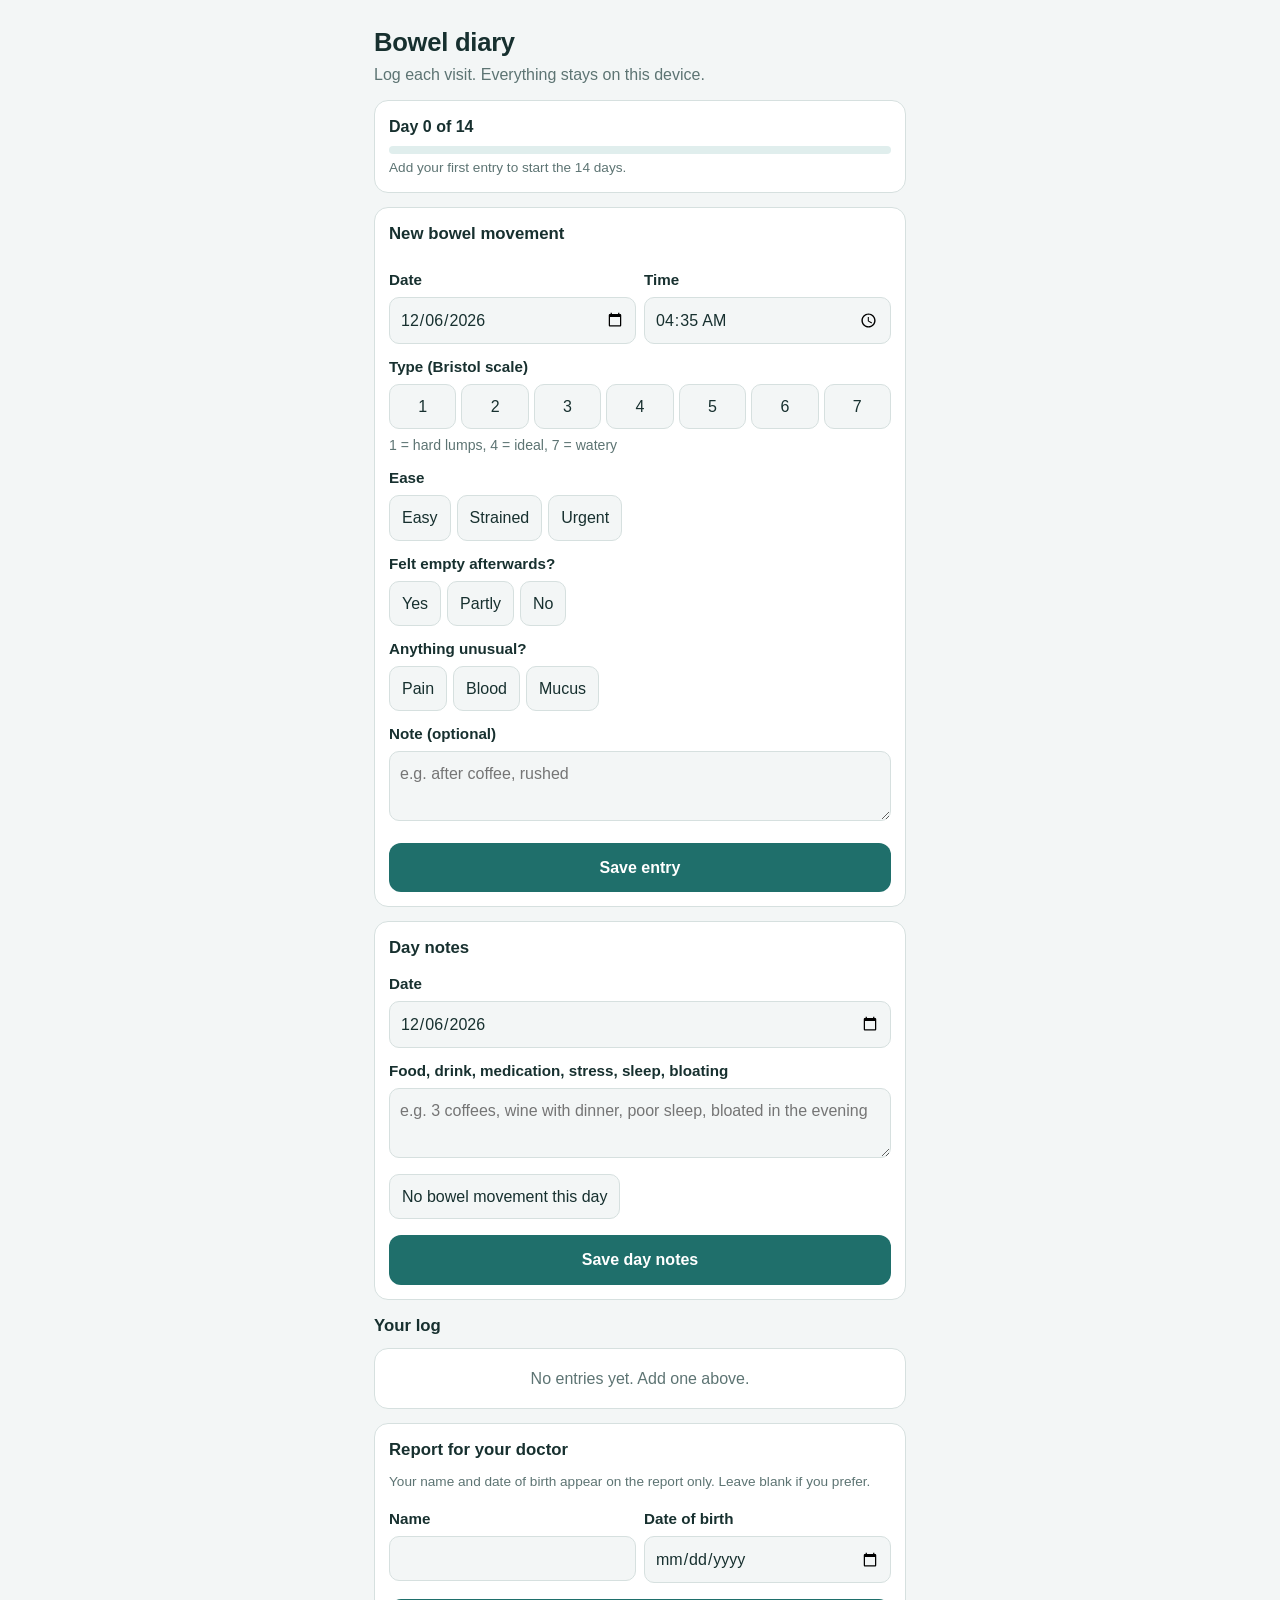
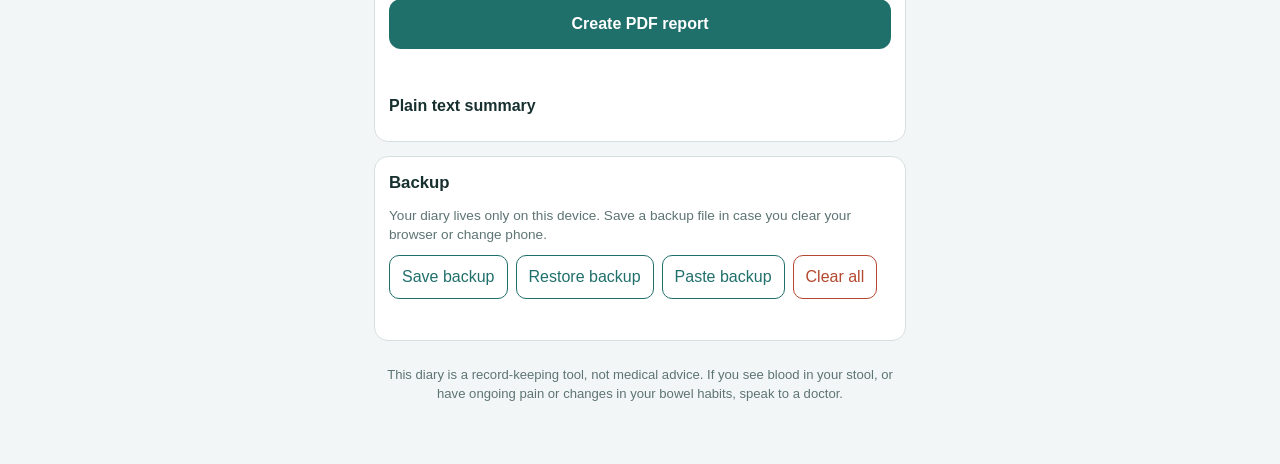
==== commit 0a5e773a: "Sync Bowel Diary paste-backup restore Co-Authored-By: Claude Opus 5.5 <noreply@anthropic.com> Claude" ====
--- a/bowel-diary/index.html
+++ b/bowel-diary/index.html
@@ -199,9 +199,15 @@
     <div class="tools">
       <button class="ghost" id="backup" type="button">Save backup</button>
       <button class="ghost" id="restore" type="button">Restore backup</button>
+      <button class="ghost" id="pasteToggle" type="button" aria-expanded="false">Paste backup</button>
       <button class="ghost danger" id="wipe" type="button">Clear all</button>
     </div>
     <input type="file" id="restoreFile" accept="application/json,.json" hidden>
+    <div id="pasteBox" hidden>
+      <label class="f" for="pasteText">Paste the backup you copied from your old diary</label>
+      <textarea id="pasteText" placeholder='Starts with {"app":"bowel-diary"'></textarea>
+      <button class="primary" id="pasteRestore" type="button" style="margin-top:10px">Restore pasted backup</button>
+    </div>
     <div class="status" id="backupStatus" role="status"></div>
   </section>
 
@@ -783,20 +789,36 @@
     this.value = "";
     if (!f) return;
     var reader = new FileReader();
-    reader.onload = function () {
-      try {
-        var d = JSON.parse(reader.result);
-        if (!d || d.app !== "bowel-diary" || !Array.isArray(d.entries)) throw new Error("bad file");
-        if (!confirm("Replace this diary with the backup (" + d.entries.length + " entries)?")) return;
-        store = { entries: d.entries, days: d.days || {} };
-        save(); render(); loadDay();
-        flash("backupStatus", "Backup restored.");
-      } catch (e) {
-        flash("backupStatus", "That file is not a Bowel Diary backup.");
-      }
-    };
+    reader.onload = function () { restoreFrom(reader.result, "That file is not a Bowel Diary backup."); };
     reader.readAsText(f);
   });
+  $("pasteToggle").addEventListener("click", function () {
+    var box = $("pasteBox");
+    box.hidden = !box.hidden;
+    this.setAttribute("aria-expanded", String(!box.hidden));
+    if (!box.hidden) $("pasteText").focus();
+  });
+  $("pasteRestore").addEventListener("click", function () {
+    if (restoreFrom($("pasteText").value.trim(), "That text is not a Bowel Diary backup. Copy it again from your old diary.")) {
+      $("pasteText").value = ""; $("pasteBox").hidden = true;
+      $("pasteToggle").setAttribute("aria-expanded", "false");
+    }
+  });
+  function restoreFrom(text, badMsg) {
+    var d;
+    try {
+      d = JSON.parse(text);
+      if (!d || d.app !== "bowel-diary" || !Array.isArray(d.entries)) throw new Error("bad backup");
+    } catch (e) {
+      flash("backupStatus", badMsg);
+      return false;
+    }
+    if (!confirm("Replace this diary with the backup (" + d.entries.length + " entries)?")) return false;
+    store = { entries: d.entries, days: d.days || {} };
+    save(); render(); loadDay();
+    flash("backupStatus", "Backup restored: " + d.entries.length + " entries.");
+    return true;
+  }
 
   $("wipe").addEventListener("click", function () {
     if (confirm("Delete the whole diary from this device? This can't be undone.")) {
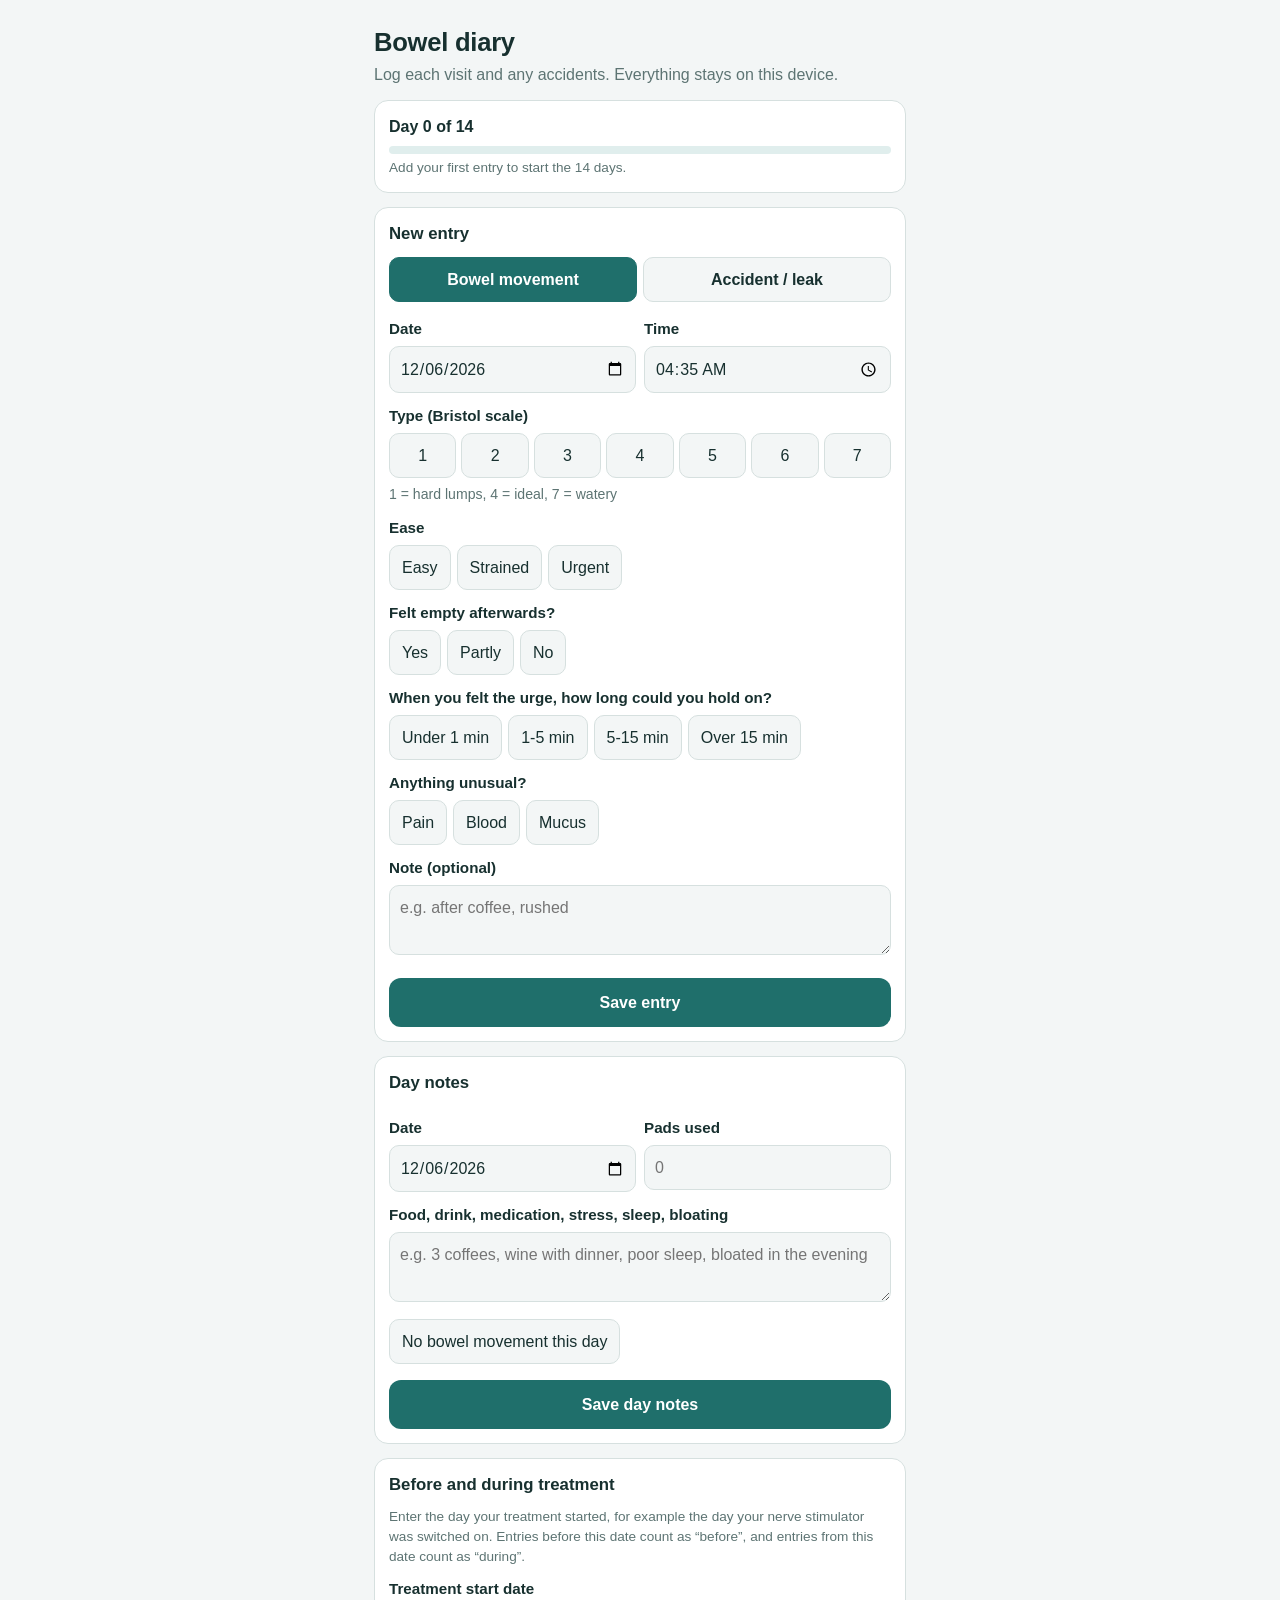
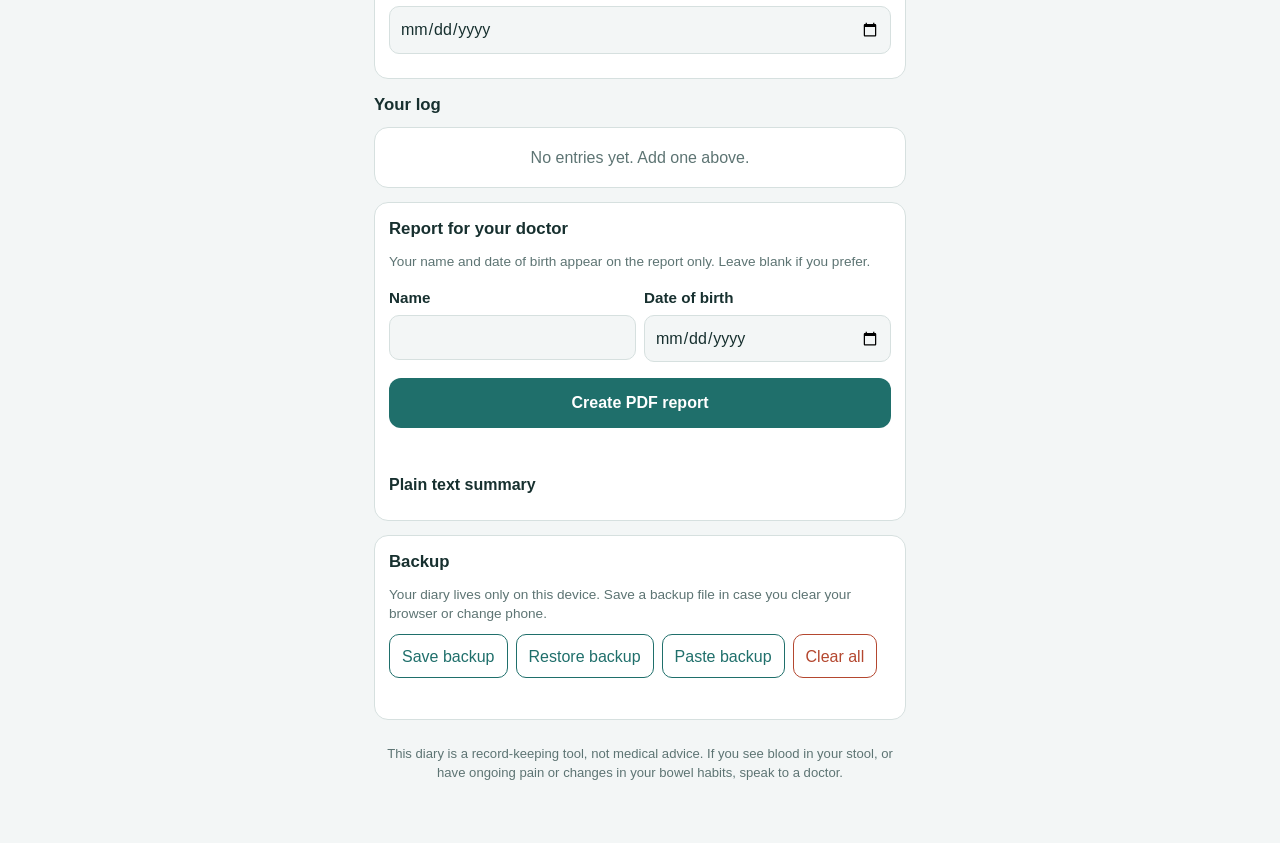
==== commit ab34c817: "Sync Bowel Diary accident tracking and comparison Co-Authored-By: Claude Opus 5.5 <noreply@anthropic" ====
--- a/bowel-diary/index.html
+++ b/bowel-diary/index.html
@@ -23,6 +23,8 @@
     --accent-ink: #ffffff;
     --soft: #e0eeed;
     --warn: #b4472f;
+    --warn-soft: #f7e4df;
+    --good: #1f7848;
     box-sizing: border-box;
     padding-top: env(safe-area-inset-top, 0px);
     padding-bottom: env(safe-area-inset-bottom, 0px);
@@ -30,12 +32,12 @@
   @media (prefers-color-scheme: dark) {
     :root:not([data-theme="light"]) {
       --bg: #0f1c1c; --card: #172828; --ink: #e4f0ef; --muted: #93aeac;
-      --line: #284241; --accent: #4fb5ae; --accent-ink: #0b1a1a; --soft: #1f3a39; --warn: #e58a73;
+      --line: #284241; --accent: #4fb5ae; --accent-ink: #0b1a1a; --soft: #1f3a39; --warn: #e58a73; --warn-soft: #3d2620; --good: #6cc996;
     }
   }
   :root[data-theme="dark"] {
     --bg: #0f1c1c; --card: #172828; --ink: #e4f0ef; --muted: #93aeac;
-    --line: #284241; --accent: #4fb5ae; --accent-ink: #0b1a1a; --soft: #1f3a39; --warn: #e58a73;
+    --line: #284241; --accent: #4fb5ae; --accent-ink: #0b1a1a; --soft: #1f3a39; --warn: #e58a73; --warn-soft: #3d2620; --good: #6cc996;
   }
   html { scroll-padding-top: env(safe-area-inset-top, 0px); }
   * { box-sizing: border-box; }
@@ -108,6 +110,21 @@
   .brand strong { font-size: 1rem; }
   .instructions { display: none; }
   .instructions.show { display: block; }
+  .kinds { display: grid; grid-template-columns: 1fr 1fr; gap: 6px; margin-bottom: 4px; }
+  .kinds button { font-weight: 700; }
+  #kindLeak[aria-pressed="true"] { background: var(--warn); border-color: var(--warn); color: var(--card); }
+  .badge.leak { background: var(--warn-soft); color: var(--warn); }
+  .pill { font-size: .75rem; font-weight: 700; color: var(--accent); background: var(--soft); border-radius: 99px; padding: 2px 8px; white-space: nowrap; }
+  .compare { margin-top: 10px; }
+  .tablewrap { overflow-x: auto; }
+  .compare table { width: 100%; border-collapse: collapse; font-size: .88rem; font-variant-numeric: tabular-nums; }
+  .compare th { text-align: left; color: var(--muted); font-weight: 600; padding: 6px 6px 6px 0; border-bottom: 1px solid var(--line); }
+  .compare td { padding: 7px 6px 7px 0; border-bottom: 1px solid var(--line); }
+  .compare tr:first-child td { font-weight: 700; }
+  .compare td:last-child { white-space: nowrap; }
+  .compare td.good { color: var(--good); font-weight: 700; }
+  .compare td.bad { color: var(--warn); font-weight: 700; }
+  input[type=number] { width: 100%; font: inherit; color: var(--ink); background: var(--bg); border: 1px solid var(--line); border-radius: 10px; padding: 10px; }
   .disclaimer { color: var(--muted); font-size: .82rem; text-align: center; margin-top: 24px; }
   @media (prefers-reduced-motion: reduce) { .progress > div { transition: none; } }
 </style>
@@ -116,7 +133,7 @@
 <main>
   <div class="brand" id="brand"><img id="brandLogo" alt="" hidden><strong id="brandName"></strong></div>
   <h1>Bowel diary</h1>
-  <p class="sub">Log each visit. Everything stays on this device.</p>
+  <p class="sub">Log each visit and any accidents. Everything stays on this device.</p>
   <section class="card instructions" id="instructions" aria-label="Instructions"></section>
 
   <section class="card install" id="installCard" aria-label="Install">
@@ -131,21 +148,37 @@
   </section>
 
   <section class="card" aria-label="New entry">
-    <h2>New bowel movement</h2>
+    <h2>New entry</h2>
+    <div class="kinds" role="group" aria-label="What happened?">
+      <button class="opt" id="kindBm" type="button" aria-pressed="true">Bowel movement</button>
+      <button class="opt" id="kindLeak" type="button" aria-pressed="false">Accident / leak</button>
+    </div>
     <div class="row">
       <div><label class="f" for="date">Date</label><input type="date" id="date"></div>
       <div><label class="f" for="time">Time</label><input type="time" id="time"></div>
     </div>
 
-    <label class="f">Type (Bristol scale)</label>
+    <div id="leakFields" hidden>
+      <label class="f">How much?</label>
+      <div class="seg" id="size"></div>
+      <label class="f">Did you feel it coming?</label>
+      <div class="seg" id="feel"></div>
+    </div>
+
+    <label class="f" id="bristolLabel">Type (Bristol scale)</label>
     <div class="bristol" id="bristol"></div>
     <div class="hint" id="bristolHint">1 = hard lumps, 4 = ideal, 7 = watery</div>
 
-    <label class="f">Ease</label>
-    <div class="seg" id="ease"></div>
-
-    <label class="f">Felt empty afterwards?</label>
-    <div class="seg" id="empty"></div>
+    <div id="bmFields">
+      <label class="f">Ease</label>
+      <div class="seg" id="ease"></div>
+
+      <label class="f">Felt empty afterwards?</label>
+      <div class="seg" id="empty"></div>
+
+      <label class="f">When you felt the urge, how long could you hold on?</label>
+      <div class="seg" id="hold"></div>
+    </div>
 
     <label class="f">Anything unusual?</label>
     <div class="seg" id="extras"></div>
@@ -158,14 +191,24 @@
 
   <section class="card" aria-label="Day notes">
     <h2>Day notes</h2>
-    <label class="f" for="dayDate">Date</label>
-    <input type="date" id="dayDate">
+    <div class="row">
+      <div><label class="f" for="dayDate">Date</label><input type="date" id="dayDate"></div>
+      <div><label class="f" for="dayPads">Pads used</label><input type="number" id="dayPads" min="0" max="50" inputmode="numeric" placeholder="0"></div>
+    </div>
     <label class="f" for="dayText">Food, drink, medication, stress, sleep, bloating</label>
     <textarea id="dayText" placeholder="e.g. 3 coffees, wine with dinner, poor sleep, bloated in the evening"></textarea>
     <div class="seg" style="margin-top:10px">
       <button class="opt" id="noBM" type="button" aria-pressed="false">No bowel movement this day</button>
     </div>
     <button class="primary" id="saveDay" type="button">Save day notes</button>
+  </section>
+
+  <section class="card" aria-label="Treatment">
+    <h2>Before and during treatment</h2>
+    <p class="small" style="margin:0">Enter the day your treatment started, for example the day your nerve stimulator was switched on. Entries before this date count as “before”, and entries from this date count as “during”.</p>
+    <label class="f" for="treatStart">Treatment start date</label>
+    <input type="date" id="treatStart">
+    <div id="compare" class="compare"></div>
   </section>
 
   <section aria-label="Log">
@@ -219,8 +262,9 @@
 (function () {
   var KEY = "bowel-diary-v1";
   var PROFILE_KEY = "bowel-diary-profile";
-  var store = { entries: [], days: {} };
-  var form = { type: null, ease: null, empty: null, extras: [] };
+  var store = { entries: [], days: {}, treatStart: "" };
+  var kind = "bm";
+  var form;
 
   var BRISTOL = {
     1: "Type 1: separate hard lumps",
@@ -233,6 +277,10 @@
   };
   var EASE = ["Easy", "Strained", "Urgent"];
   var EMPTY = ["Yes", "Partly", "No"];
+  var HOLD = ["Under 1 min", "1-5 min", "5-15 min", "Over 15 min"];
+  var HOLD_OK = ["5-15 min", "Over 15 min"];
+  var SIZE = ["Stain", "Small", "Large"];
+  var FEEL = ["Yes (urge)", "No (passive)"];
   var EXTRAS = ["Pain", "Blood", "Mucus"];
 
   // ---- clinic branding (from brand.js)
@@ -295,6 +343,7 @@
         var d = JSON.parse(raw);
         store.entries = d.entries || [];
         store.days = d.days || {};
+        store.treatStart = d.treatStart || "";
       }
     } catch (e) {}
   }
@@ -312,6 +361,7 @@
   function todayStr() { var d = new Date(); return d.getFullYear() + "-" + pad(d.getMonth() + 1) + "-" + pad(d.getDate()); }
   function nowTime() { var d = new Date(); return pad(d.getHours()) + ":" + pad(d.getMinutes()); }
   function parseDate(s) { var p = s.split("-"); return new Date(+p[0], +p[1] - 1, +p[2]); }
+  function daySpan(a, b) { return Math.round((parseDate(b) - parseDate(a)) / 86400000) + 1; }
   function niceDate(s) {
     return parseDate(s).toLocaleDateString(undefined, { weekday: "short", day: "numeric", month: "short" });
   }
@@ -326,6 +376,7 @@
     clearTimeout(flash[id]);
     flash[id] = setTimeout(function () { $(id).textContent = ""; }, 5000);
   }
+  function isLeak(e) { return e.kind === "leak"; }
 
   // ---- build form buttons
   function seg(containerId, items, key, multi) {
@@ -371,11 +422,27 @@
     }
   }
 
+  function setKind(k) {
+    kind = k;
+    $("kindBm").setAttribute("aria-pressed", String(k === "bm"));
+    $("kindLeak").setAttribute("aria-pressed", String(k === "leak"));
+    $("bmFields").hidden = k !== "bm";
+    $("leakFields").hidden = k !== "leak";
+    $("bristolLabel").textContent = k === "leak" ? "Type (Bristol scale), if you know it" : "Type (Bristol scale)";
+    if (form && !form.type) $("bristolHint").textContent = "1 = hard lumps, 4 = ideal, 7 = watery";
+    $("note").placeholder = k === "leak" ? "e.g. while walking, at night, after a meal" : "e.g. after coffee, rushed";
+  }
+  $("kindBm").addEventListener("click", function () { setKind("bm"); });
+  $("kindLeak").addEventListener("click", function () { setKind("leak"); });
+
   function resetForm() {
-    form = { type: null, ease: null, empty: null, extras: [] };
+    form = { type: null, ease: null, empty: null, hold: null, size: null, feel: null, extras: [] };
     buildBristol();
     seg("ease", EASE, "ease", false);
     seg("empty", EMPTY, "empty", false);
+    seg("hold", HOLD, "hold", false);
+    seg("size", SIZE, "size", false);
+    seg("feel", FEEL, "feel", false);
     seg("extras", EXTRAS, "extras", true);
     $("bristolHint").textContent = "1 = hard lumps, 4 = ideal, 7 = watery";
     $("note").value = "";
@@ -385,15 +452,23 @@
 
   // ---- actions
   $("save").addEventListener("click", function () {
-    if (!form.type) { $("bristolHint").textContent = "Pick a type from 1 to 7 first."; return; }
-    store.entries.push({
-      id: Date.now(),
+    var e = {
+      id: Date.now(), kind: kind,
       date: $("date").value || todayStr(),
       time: $("time").value || nowTime(),
-      type: form.type, ease: form.ease, empty: form.empty,
-      extras: form.extras.slice(), note: $("note").value.trim()
-    });
+      type: form.type, extras: form.extras.slice(), note: $("note").value.trim()
+    };
+    if (kind === "bm") {
+      if (!form.type) { $("bristolHint").textContent = "Pick a type from 1 to 7 first."; return; }
+      e.ease = form.ease; e.empty = form.empty; e.hold = form.hold;
+    } else {
+      if (!form.size) { $("bristolHint").textContent = "Pick how much first (stain, small or large)."; return; }
+      e.size = form.size;
+      e.feel = form.feel === FEEL[0] ? "Urge" : form.feel === FEEL[1] ? "Passive" : null;
+    }
+    store.entries.push(e);
     save(); resetForm(); render();
+    $("bristolHint").textContent = kind === "leak" ? "Accident saved." : "Entry saved.";
   });
 
   var noBMOn = false;
@@ -405,20 +480,44 @@
   function loadDay() {
     var d = store.days[$("dayDate").value] || {};
     $("dayText").value = d.text || "";
+    $("dayPads").value = d.pads != null ? d.pads : "";
     noBMOn = !!d.none;
     $("noBM").setAttribute("aria-pressed", String(noBMOn));
   }
   $("saveDay").addEventListener("click", function () {
     var date = $("dayDate").value || todayStr();
     var text = $("dayText").value.trim();
-    if (!text && !noBMOn) delete store.days[date];
-    else store.days[date] = { text: text, none: noBMOn };
+    var padsRaw = $("dayPads").value.trim();
+    var pads = padsRaw === "" ? null : Math.max(0, Math.round(+padsRaw) || 0);
+    if (!text && !noBMOn && pads === null) delete store.days[date];
+    else store.days[date] = { text: text, none: noBMOn, pads: pads };
+    save(); render();
+  });
+
+  $("treatStart").addEventListener("change", function () {
+    store.treatStart = this.value || "";
     save(); render();
   });
 
   function removeEntry(id) {
     store.entries = store.entries.filter(function (e) { return e.id !== id; });
     save(); render();
+  }
+
+  // ---- describing entries
+  function bmDetails(e) {
+    var bits = [];
+    if (e.ease) bits.push(e.ease);
+    if (e.empty) bits.push("empty: " + e.empty.toLowerCase());
+    if (e.hold) bits.push("held " + e.hold.toLowerCase());
+    return bits;
+  }
+  function leakDetails(e) {
+    var bits = [e.size];
+    if (e.feel === "Urge") bits.push("urge");
+    if (e.feel === "Passive") bits.push("passive (not felt)");
+    if (e.type) bits.push("type " + e.type);
+    return bits;
   }
 
   // ---- render
@@ -432,6 +531,7 @@
     return store.entries.filter(function (e) { return e.date === date; })
       .sort(function (a, b) { return a.time < b.time ? -1 : 1; });
   }
+  function plural(n, word) { return n + " " + word + (n === 1 ? "" : "s"); }
 
   function render() {
     var dates = allDates();
@@ -442,19 +542,25 @@
       log.innerHTML = dates.map(function (date) {
         var es = entriesOn(date).reverse();
         var day = store.days[date];
-        var html = '<div class="card day"><h3>' + esc(niceDate(date)) + ' <span class="small">(' + es.length + ' movement' + (es.length === 1 ? "" : "s") + ')</span></h3>';
-        if (day && day.none && !es.length) html += '<div class="small">No bowel movement</div>';
+        var nBm = es.filter(function (e) { return !isLeak(e); }).length;
+        var nLeak = es.length - nBm;
+        var counts = plural(nBm, "movement") + (nLeak ? ", " + plural(nLeak, "accident") : "");
+        var html = '<div class="card day"><h3>' + esc(niceDate(date)) + ' <span class="small">(' + counts + ')</span>' +
+          (store.treatStart && date === store.treatStart ? ' <span class="pill">Treatment started</span>' : '') + '</h3>';
+        if (day && day.none && !nBm) html += '<div class="small">No bowel movement</div>';
         es.forEach(function (e) {
-          var bits = [];
-          if (e.ease) bits.push(e.ease);
-          if (e.empty) bits.push("Empty: " + e.empty.toLowerCase());
-          html += '<div class="entry"><div class="badge">' + e.type + '</div><div class="body">' +
-            '<div><strong>' + esc(e.time) + '</strong> <span class="meta">' + esc(bits.join(" · ")) + '</span></div>' +
+          var leak = isLeak(e);
+          html += '<div class="entry"><div class="badge' + (leak ? ' leak' : '') + '">' + (leak ? '!' : e.type) + '</div><div class="body">' +
+            '<div><strong>' + esc(e.time) + '</strong> ' + (leak ? '<span class="flag">Accident</span> ' : '') +
+            '<span class="meta">' + esc((leak ? leakDetails(e) : bmDetails(e)).join(" · ")) + '</span></div>' +
             (e.extras.length ? '<div class="flag">' + esc(e.extras.join(", ")) + '</div>' : '') +
             (e.note ? '<div class="meta">' + esc(e.note) + '</div>' : '') +
             '</div><button class="x" data-id="' + e.id + '" aria-label="Delete entry">✕</button></div>';
         });
-        if (day && day.text) html += '<div class="daynote">' + esc(day.text) + '</div>';
+        var notes = [];
+        if (day && day.pads != null) notes.push("Pads used: " + day.pads);
+        if (day && day.text) notes.push(day.text);
+        if (notes.length) html += '<div class="daynote">' + esc(notes.join(" · ")) + '</div>';
         return html + '</div>';
       }).join("");
       Array.prototype.forEach.call(log.querySelectorAll(".x"), function (b) {
@@ -464,6 +570,7 @@
       });
     }
     renderProgress(dates);
+    renderCompare();
   }
 
   function renderProgress(dates) {
@@ -474,61 +581,153 @@
       $("progSub").textContent = "Add your first entry to start the " + DAYS + " days.";
       return;
     }
-    var start = parseDate(asc[0]);
-    var t = new Date(); t = new Date(t.getFullYear(), t.getMonth(), t.getDate());
-    var day = Math.min(DAYS, Math.max(1, Math.round((t - start) / 86400000) + 1));
+    var day = Math.min(DAYS, Math.max(1, daySpan(asc[0], todayStr())));
     $("progText").textContent = "Day " + day + " of " + DAYS;
     $("progBar").style.width = (day / DAYS * 100) + "%";
     $("progSub").textContent = day >= DAYS ? "All " + DAYS + " days done. Create your PDF report below." : "Started " + niceDate(asc[0]) + ".";
   }
 
-  // ---- shared numbers for the text summary and the PDF
-  function stats() {
-    var dates = allDates().sort();
+  // ---- numbers for a stretch of days (the whole diary, or before / during treatment)
+  function periodStats(from, to) {
+    var es = store.entries.filter(function (e) { return e.date >= from && e.date <= to; });
+    var bms = es.filter(function (e) { return !isLeak(e); });
+    var leaks = es.filter(isLeak);
+    var days = daySpan(from, to);
+    var leakDays = {};
+    leaks.forEach(function (e) { leakDays[e.date] = 1; });
+    var held = bms.filter(function (e) { return e.hold; });
+    var padDays = Object.keys(store.days).filter(function (d) { return d >= from && d <= to && store.days[d].pads != null; });
+    var pads = padDays.reduce(function (sum, d) { return sum + store.days[d].pads; }, 0);
+    var noneDays = 0;
+    for (var t = parseDate(from); t <= parseDate(to); t.setDate(t.getDate() + 1)) {
+      var ds = t.getFullYear() + "-" + pad(t.getMonth() + 1) + "-" + pad(t.getDate());
+      if (!bms.some(function (e) { return e.date === ds; }) && store.days[ds] && store.days[ds].none) noneDays++;
+    }
     var s = {
-      dates: dates, total: store.entries.length, types: [0, 0, 0, 0, 0, 0, 0, 0],
-      strained: 0, urgent: 0, notEmpty: 0, pain: 0, blood: 0, mucus: 0, noneDays: 0
+      from: from, to: to, days: days, bms: bms.length, leaks: leaks.length,
+      types: [0, 0, 0, 0, 0, 0, 0, 0],
+      strained: 0, urgent: 0, notEmpty: 0, pain: 0, blood: 0, mucus: 0, noneDays: noneDays,
+      large: leaks.filter(function (e) { return e.size === "Large"; }).length,
+      passive: leaks.filter(function (e) { return e.feel === "Passive"; }).length,
+      urgeLeaks: leaks.filter(function (e) { return e.feel === "Urge"; }).length,
+      leakPerWeek: leaks.length / days * 7,
+      leakDayPct: Object.keys(leakDays).length / days * 100,
+      bmPerDay: bms.length / days,
+      holdOkPct: held.length ? held.filter(function (e) { return HOLD_OK.indexOf(e.hold) > -1; }).length / held.length * 100 : null,
+      padsPerDay: padDays.length ? pads / padDays.length : null
     };
-    store.entries.forEach(function (e) {
+    bms.forEach(function (e) {
       s.types[e.type]++;
       if (e.ease === "Strained") s.strained++;
       if (e.ease === "Urgent") s.urgent++;
       if (e.empty === "No" || e.empty === "Partly") s.notEmpty++;
+    });
+    es.forEach(function (e) {
       if (e.extras.indexOf("Pain") > -1) s.pain++;
       if (e.extras.indexOf("Blood") > -1) s.blood++;
       if (e.extras.indexOf("Mucus") > -1) s.mucus++;
     });
-    dates.forEach(function (d) { if (!entriesOn(d).length) s.noneDays++; });
-    if (dates.length) {
-      s.span = Math.round((parseDate(dates[dates.length - 1]) - parseDate(dates[0])) / 86400000) + 1;
-      s.perDay = s.total / s.span;
-    }
+    s.urgentPerWeek = s.urgent / days * 7;
     return s;
+  }
+  function overall() {
+    var dates = allDates().sort();
+    return dates.length ? periodStats(dates[0], dates[dates.length - 1]) : null;
+  }
+  // Before = first logged day to the day before treatment; during = treatment start to last logged day.
+  function comparison() {
+    var start = store.treatStart;
+    if (!start) return null;
+    var dates = allDates().sort();
+    var before = dates.filter(function (d) { return d < start; });
+    var during = dates.filter(function (d) { return d >= start; });
+    if (!before.length || !during.length) return { start: start, before: before.length, during: during.length };
+    return {
+      start: start,
+      b: periodStats(before[0], before[before.length - 1]),
+      d: periodStats(start, during[during.length - 1])
+    };
+  }
+  // Rows for the comparison table: label, value getter, decimals, unit, lower-is-better
+  var CMP_ROWS = [
+    ["Accidents per week", "leakPerWeek", 1, "", true],
+    ["Days with an accident", "leakDayPct", 0, "%", true],
+    ["Large accidents", "large", 0, "", true],
+    ["Passive accidents (not felt)", "passive", 0, "", true],
+    ["Bowel movements per day", "bmPerDay", 1, "", null],
+    ["Urgent movements per week", "urgentPerWeek", 1, "", true],
+    ["Could hold on 5+ minutes", "holdOkPct", 0, "%", false],
+    ["Pads per day", "padsPerDay", 1, "", true]
+  ];
+  function fmt(v, dp, unit) { return v == null ? "-" : v.toFixed(dp) + unit; }
+  function change(b, d, pctUnit) {
+    if (b == null || d == null) return "-";
+    if (pctUnit) { var pts = Math.round(d - b); return (pts > 0 ? "+" : "") + pts + " pts"; }
+    if (b === 0) return d === 0 ? "No change" : "-";
+    var pc = Math.round((d - b) / b * 100);
+    return pc === 0 ? "No change" : (pc > 0 ? "+" : "-") + Math.abs(pc) + "%";
+  }
+  function cmpRows(c) {
+    return CMP_ROWS.map(function (r) {
+      var b = c.b[r[1]], d = c.d[r[1]];
+      // Totals (large, passive) are compared per week so different lengths are fair.
+      if (r[1] === "large" || r[1] === "passive") { b = b / c.b.days * 7; d = d / c.d.days * 7; }
+      var label = r[1] === "large" || r[1] === "passive" ? r[0] + " per week" : r[0];
+      var better = null;
+      if (b != null && d != null && r[4] !== null && d !== b) better = r[4] ? d < b : d > b;
+      return { label: label, b: fmt(b, r[2] || (r[1] === "large" || r[1] === "passive" ? 1 : 0), r[3]),
+        d: fmt(d, r[2] || (r[1] === "large" || r[1] === "passive" ? 1 : 0), r[3]), change: change(b, d, r[3] === "%"), better: better };
+    });
+  }
+
+  function renderCompare() {
+    var box = $("compare");
+    var c = comparison();
+    if (!c) { box.innerHTML = ""; return; }
+    if (!c.b) {
+      box.innerHTML = '<p class="small">Logged so far: ' + plural(c.before, "day") + ' before and ' + plural(c.during, "day") +
+        ' during treatment. The comparison appears once both have entries.</p>';
+      return;
+    }
+    box.innerHTML = '<p class="small">Before: ' + esc(niceDate(c.b.from)) + ' to ' + esc(niceDate(c.b.to)) + ' (' + plural(c.b.days, "day") + '). ' +
+      'During: ' + esc(niceDate(c.d.from)) + ' to ' + esc(niceDate(c.d.to)) + ' (' + plural(c.d.days, "day") + ').</p>' +
+      '<div class="tablewrap"><table><thead><tr><th>Measure</th><th>Before</th><th>During</th><th>Change</th></tr></thead><tbody>' +
+      cmpRows(c).map(function (r) {
+        return '<tr><td>' + esc(r.label) + '</td><td>' + esc(r.b) + '</td><td>' + esc(r.d) + '</td><td class="' +
+          (r.better === true ? 'good' : r.better === false ? 'bad' : '') + '">' + esc(r.change) + '</td></tr>';
+      }).join("") + '</tbody></table></div>';
   }
 
   // ---- plain text summary
   $("makeSummary").addEventListener("click", function () {
-    var s = stats();
-    if (!s.dates.length) { $("summary").value = "No entries yet."; return; }
-    var lines = ["BOWEL DIARY" + (BRAND.clinicName ? " - " + BRAND.clinicName : ""), s.dates[0] + " to " + s.dates[s.dates.length - 1], ""];
-    lines.push("Total movements: " + s.total + " over " + s.dates.length + " logged day(s)");
+    var s = overall();
+    if (!s) { $("summary").value = "No entries yet."; return; }
+    var lines = ["BOWEL DIARY" + (BRAND.clinicName ? " - " + BRAND.clinicName : ""), s.from + " to " + s.to + " (" + s.days + " days)", ""];
+    lines.push("Bowel movements: " + s.bms + " (" + s.bmPerDay.toFixed(1) + " per day)");
+    lines.push("Accidents: " + s.leaks + " (" + s.leakPerWeek.toFixed(1) + " per week; " + s.large + " large, " + s.passive + " passive)");
     var byType = [];
     for (var t = 1; t <= 7; t++) if (s.types[t]) byType.push("T" + t + " x" + s.types[t]);
     lines.push("By Bristol type: " + (byType.join(", ") || "none"));
+    var c = comparison();
+    if (c && c.b) {
+      lines.push("", "BEFORE vs DURING TREATMENT (started " + c.start + ")");
+      lines.push("Before: " + c.b.from + " to " + c.b.to + " (" + c.b.days + " days). During: " + c.d.from + " to " + c.d.to + " (" + c.d.days + " days)");
+      cmpRows(c).forEach(function (r) { lines.push("  " + r.label + ": " + r.b + " -> " + r.d + " (" + r.change + ")"); });
+    }
     lines.push("");
-    s.dates.forEach(function (d) {
+    allDates().sort().forEach(function (d) {
+      if (store.treatStart && d === store.treatStart) lines.push("--- Treatment started ---");
       lines.push(niceDate(d) + " (" + d + ")");
       var day = store.days[d];
       var es = entriesOn(d);
-      if (!es.length && day && day.none) lines.push("  No bowel movement");
+      if (!es.some(function (e) { return !isLeak(e); }) && day && day.none) lines.push("  No bowel movement");
       es.forEach(function (e) {
-        var parts = [e.time, "Type " + e.type];
-        if (e.ease) parts.push(e.ease.toLowerCase());
-        if (e.empty) parts.push("empty: " + e.empty.toLowerCase());
+        var parts = isLeak(e) ? [e.time, "ACCIDENT"].concat(leakDetails(e)) : [e.time, "Type " + e.type].concat(bmDetails(e));
         if (e.extras.length) parts.push(e.extras.join("/"));
         if (e.note) parts.push("note: " + e.note);
         lines.push("  " + parts.join(", "));
       });
+      if (day && day.pads != null) lines.push("  Pads used: " + day.pads);
       if (day && day.text) lines.push("  Day notes: " + day.text);
       lines.push("");
     });
@@ -560,14 +759,20 @@
   function buildPdf() {
     var jsPDF = window.jspdf.jsPDF;
     var doc = new jsPDF({ unit: "mm", format: "a4" });
-    var s = stats();
+    var s = overall();
+    var c = comparison();
     var profile = loadProfile();
     var W = 210, M = 16, R = W - M, BOTTOM = 280;
     var TEAL = brandRgb || [31, 111, 107], INK = [23, 48, 47], MUTED = [93, 116, 115], LINE = [214, 224, 223], SOFT = brandRgb ? tint(brandRgb) : [224, 238, 237], WARN = [180, 71, 47];
+    var GOOD = [31, 120, 72];
     var y;
 
     function color(c) { doc.setTextColor(c[0], c[1], c[2]); }
     function font(style, size) { doc.setFont("helvetica", style); doc.setFontSize(size); }
+    function heading(text, gap) {
+      if (y + (gap || 20) > BOTTOM) { doc.addPage(); y = 16; }
+      color(INK); font("bold", 12); doc.text(text, M, y);
+    }
 
     var HEAD_INK = brandRgb && isLight(brandRgb) ? INK : [255, 255, 255];
 
@@ -577,7 +782,7 @@
     color(HEAD_INK);
     font("bold", 18); doc.text("Bowel Diary Report", M, 14);
     font("normal", 10);
-    doc.text(longDate(s.dates[0]) + " to " + longDate(s.dates[s.dates.length - 1]) + "  (" + s.span + " days)", M, 22);
+    doc.text(longDate(s.from) + " to " + longDate(s.to) + "  (" + s.days + " days)", M, 22);
     if (logo) {
       var boxW = 50, boxH = 22, bx = R - boxW, by = 4;
       var fit = Math.min((boxW - 4) / logo.w, (boxH - 4) / logo.h);
@@ -602,21 +807,21 @@
     y += 9;
 
     // Summary tiles
-    font("bold", 12); doc.text("Summary", M, y); y += 4;
+    heading("Summary (whole diary)"); y += 4;
     var tiles = [
-      ["Movements", String(s.total)],
-      ["Per day (avg)", s.perDay.toFixed(1)],
-      ["Days with none", String(s.noneDays)],
-      ["Strained", String(s.strained)],
-      ["Urgent", String(s.urgent)],
-      ["Not fully empty", String(s.notEmpty)]
+      ["Accidents", String(s.leaks)],
+      ["Accidents / week", s.leakPerWeek.toFixed(1)],
+      ["Movements / day", s.bmPerDay.toFixed(1)],
+      ["Urgent / week", s.urgentPerWeek.toFixed(1)],
+      ["Pads / day", s.padsPerDay == null ? "-" : s.padsPerDay.toFixed(1)],
+      ["Days with none", String(s.noneDays)]
     ];
     var tw = (R - M - 5 * 3) / 6;
     tiles.forEach(function (t, i) {
       var x = M + i * (tw + 3);
       doc.setFillColor(SOFT[0], SOFT[1], SOFT[2]);
       doc.roundedRect(x, y, tw, 18, 2, 2, "F");
-      color(TEAL); font("bold", 14); doc.text(t[1], x + tw / 2, y + 9, { align: "center" });
+      color(i < 2 && s.leaks ? WARN : TEAL); font("bold", 14); doc.text(t[1], x + tw / 2, y + 9, { align: "center" });
       color(MUTED); font("normal", 7.5); doc.text(t[0], x + tw / 2, y + 14.5, { align: "center" });
     });
     y += 24;
@@ -626,13 +831,44 @@
     if (s.blood) warn.push("Blood x" + s.blood);
     if (s.pain) warn.push("Pain x" + s.pain);
     if (s.mucus) warn.push("Mucus x" + s.mucus);
-    font("bold", 10);
-    if (warn.length) { color(WARN); doc.text("Reported: " + warn.join(",  "), M, y); }
+    if (warn.length) { color(WARN); font("bold", 10); doc.text("Reported: " + warn.join(",  "), M, y); }
     else { color(MUTED); font("normal", 10); doc.text("No pain, blood or mucus reported.", M, y); }
     y += 10;
 
-    // Bristol type chart
-    color(INK); font("bold", 12); doc.text("Stool type (Bristol scale)", M, y); y += 6;
+    // Before vs during treatment
+    if (c && c.b) {
+      heading("Before vs during treatment", 80); y += 5;
+      color(MUTED); font("normal", 9);
+      var periodLines = doc.splitTextToSize("Treatment started " + longDate(c.start) + ".  Before: " + longDate(c.b.from) + " to " + longDate(c.b.to) + " (" + c.b.days +
+        " days).  During: " + longDate(c.d.from) + " to " + longDate(c.d.to) + " (" + c.d.days + " days).", R - M);
+      doc.text(periodLines, M, y);
+      y += periodLines.length * 4 + 2;
+      var cx = [M, M + 82, M + 112, M + 142];
+      doc.setFillColor(TEAL[0], TEAL[1], TEAL[2]);
+      doc.rect(M, y, R - M, 7, "F");
+      color(HEAD_INK); font("bold", 8.5);
+      ["Measure", "Before", "During", "Change"].forEach(function (h, i) { doc.text(h, cx[i] + 1.5, y + 4.8); });
+      y += 7;
+      cmpRows(c).forEach(function (r, i) {
+        if (i % 2 === 1) { doc.setFillColor(246, 249, 249); doc.rect(M, y, R - M, 6.5, "F"); }
+        var key = i === 0;
+        color(INK); font(key ? "bold" : "normal", 9);
+        doc.text(r.label, cx[0] + 1.5, y + 4.5);
+        doc.text(r.b, cx[1] + 1.5, y + 4.5);
+        doc.text(r.d, cx[2] + 1.5, y + 4.5);
+        color(r.better === true ? GOOD : r.better === false ? WARN : INK); font("bold", 9);
+        doc.text(r.change, cx[3] + 1.5, y + 4.5);
+        y += 6.5;
+      });
+      doc.setDrawColor(LINE[0], LINE[1], LINE[2]); doc.setLineWidth(0.2); doc.line(M, y, R, y);
+      y += 4;
+      color(MUTED); font("normal", 8);
+      doc.text("Weekly and daily figures are averaged over each period, so periods of different lengths can be compared.", M, y + 1);
+      y += 10;
+    }
+
+    // Bristol type chart (bowel movements only)
+    heading("Stool type (Bristol scale), bowel movements", 70); y += 6;
     var max = Math.max.apply(null, s.types.slice(1)) || 1;
     var labelW = 62, barMax = R - M - labelW - 14;
     for (var t = 1; t <= 7; t++) {
@@ -653,13 +889,13 @@
 
     // Daily log table
     var cols = [
-      { h: "Date", w: 26 }, { h: "Time", w: 13 }, { h: "Type", w: 11 }, { h: "Ease", w: 18 },
-      { h: "Empty", w: 15 }, { h: "Flags", w: 26 }, { h: "Note", w: R - M - 109 }
+      { h: "Date", w: 24 }, { h: "Time", w: 12 }, { h: "Event", w: 20 }, { h: "Details", w: 50 },
+      { h: "Flags", w: 22 }, { h: "Note", w: R - M - 128 }
     ];
     function tableHead() {
       doc.setFillColor(TEAL[0], TEAL[1], TEAL[2]);
       doc.rect(M, y, R - M, 7, "F");
-      color([255, 255, 255]); font("bold", 8.5);
+      color(HEAD_INK); font("bold", 8.5);
       var x = M;
       cols.forEach(function (c) { doc.text(c.h, x + 1.5, y + 4.8); x += c.w; });
       y += 7;
@@ -668,29 +904,40 @@
       if (y + h > BOTTOM) { doc.addPage(); y = 16; tableHead(); }
     }
 
-    color(INK); font("bold", 12);
-    if (y + 20 > BOTTOM) { doc.addPage(); y = 16; }
-    doc.text("Daily log", M, y); y += 3;
+    heading("Daily log", 45); y += 3;
     tableHead();
 
-    s.dates.forEach(function (d, di) {
+    var lineH = 4;
+    allDates().sort().forEach(function (d, di) {
+      if (c && d === c.start) {
+        ensure(7);
+        doc.setFillColor(SOFT[0], SOFT[1], SOFT[2]);
+        doc.rect(M, y, R - M, 6, "F");
+        color(TEAL); font("bold", 8.5);
+        doc.text("Treatment started " + longDate(c.start), M + 1.5, y + 4.2);
+        y += 6;
+      }
       var es = entriesOn(d);
       var day = store.days[d];
       var rows = es.map(function (e) {
-        return [e.time, String(e.type), e.ease || "-", e.empty || "-", e.extras.join(", ") || "", pdfText(e.note || "")];
+        var leak = isLeak(e);
+        return { leak: leak, cells: [e.time, leak ? "ACCIDENT" : "Type " + e.type,
+          (leak ? leakDetails(e) : bmDetails(e)).join(", ") || "-", e.extras.join(", "), pdfText(e.note || "")] };
       });
-      if (!rows.length) rows.push(["", "", day && day.none ? "No movement" : "-", "", "", ""]);
-      var dayLabel = niceDate(d);
-      var noteText = day && day.text ? pdfText("Day notes: " + day.text) : "";
+      if (!rows.length) rows.push({ leak: false, cells: ["", day && day.none ? "No movement" : "-", "", "", ""] });
+      var dayBits = [];
+      if (day && day.pads != null) dayBits.push("Pads used: " + day.pads);
+      if (day && day.text) dayBits.push("Day notes: " + pdfText(day.text));
+      var noteText = dayBits.join(".  ");
 
       font("normal", 8.5);
-      var lineH = 4;
-      var heights = rows.map(function (r) {
-        var lines = doc.splitTextToSize(r[5], cols[6].w - 3).length;
-        return Math.max(1, lines) * lineH + 2.5;
+      rows.forEach(function (r) {
+        r.details = doc.splitTextToSize(r.cells[2], cols[3].w - 3);
+        r.note = doc.splitTextToSize(r.cells[4], cols[5].w - 3);
+        r.h = Math.max(1, r.details.length, r.note.length) * lineH + 2.5;
       });
       var noteLines = noteText ? doc.splitTextToSize(noteText, R - M - cols[0].w - 3) : [];
-      var blockH = heights.reduce(function (a, b) { return a + b; }, 0) + (noteLines.length ? noteLines.length * lineH + 2.5 : 0);
+      var blockH = rows.reduce(function (a, r) { return a + r.h; }, 0) + (noteLines.length ? noteLines.length * lineH + 2.5 : 0);
       ensure(Math.min(blockH, 60));
 
       if (di % 2 === 1) {
@@ -698,20 +945,17 @@
         doc.rect(M, y, R - M, Math.min(blockH, BOTTOM - y), "F");
       }
       var blockTop = y;
-      color(INK); font("bold", 8.5); doc.text(dayLabel, M + 1.5, y + 4.5);
-
-      rows.forEach(function (r, ri) {
-        ensure(heights[ri]);
+      color(INK); font("bold", 8.5); doc.text(niceDate(d), M + 1.5, y + 4.5);
+
+      rows.forEach(function (r) {
+        ensure(r.h);
         var x = M + cols[0].w;
-        for (var c = 0; c < 6; c++) {
-          var isFlag = c === 4 && r[4];
-          color(isFlag ? WARN : (c === 5 ? MUTED : INK));
-          font(c === 1 || isFlag ? "bold" : "normal", 8.5);
-          var txt = c === 5 ? doc.splitTextToSize(r[5], cols[6].w - 3) : r[c];
-          doc.text(txt, x + 1.5, y + 4.5);
-          x += cols[c + 1].w;
-        }
-        y += heights[ri];
+        color(INK); font("normal", 8.5); doc.text(r.cells[0], x + 1.5, y + 4.5); x += cols[1].w;
+        color(r.leak ? WARN : INK); font("bold", 8.5); doc.text(r.cells[1], x + 1.5, y + 4.5); x += cols[2].w;
+        color(r.leak ? WARN : INK); font("normal", 8.5); doc.text(r.details, x + 1.5, y + 4.5); x += cols[3].w;
+        color(WARN); font("bold", 8.5); doc.text(r.cells[3], x + 1.5, y + 4.5); x += cols[4].w;
+        color(MUTED); font("normal", 8.5); doc.text(r.note, x + 1.5, y + 4.5);
+        y += r.h;
       });
       if (noteLines.length) {
         ensure(noteLines.length * lineH + 2.5);
@@ -768,14 +1012,15 @@
       }
       flash("pdfStatus", "Report created: " + name);
     } catch (e) {
-      flash("pdfStatus", "Sorry, the report could not be created.");
+      flash("pdfStatus", "The report could not be created. Please try again.");
     }
     btn.disabled = false;
   });
 
   // ---- backup and restore
   $("backup").addEventListener("click", function () {
-    var data = JSON.stringify({ app: "bowel-diary", version: 1, saved: new Date().toISOString(), entries: store.entries, days: store.days }, null, 2);
+    var data = JSON.stringify({ app: "bowel-diary", version: 2, saved: new Date().toISOString(),
+      entries: store.entries, days: store.days, treatStart: store.treatStart }, null, 2);
     var url = URL.createObjectURL(new Blob([data], { type: "application/json" }));
     var a = document.createElement("a");
     a.href = url; a.download = "bowel-diary-backup-" + todayStr() + ".json";
@@ -814,15 +1059,17 @@
       return false;
     }
     if (!confirm("Replace this diary with the backup (" + d.entries.length + " entries)?")) return false;
-    store = { entries: d.entries, days: d.days || {} };
+    store = { entries: d.entries, days: d.days || {}, treatStart: d.treatStart || store.treatStart || "" };
     save(); render(); loadDay();
+    $("treatStart").value = store.treatStart;
     flash("backupStatus", "Backup restored: " + d.entries.length + " entries.");
     return true;
   }
 
   $("wipe").addEventListener("click", function () {
     if (confirm("Delete the whole diary from this device? This can't be undone.")) {
-      store = { entries: [], days: {} }; save(); $("summary").value = ""; render(); loadDay();
+      store = { entries: [], days: {}, treatStart: "" }; save(); $("summary").value = ""; $("treatStart").value = "";
+      render(); loadDay();
     }
   });
 
@@ -849,7 +1096,12 @@
     $("installCard").classList.add("show");
   }
   if ("serviceWorker" in navigator && location.protocol !== "file:") {
-    navigator.serviceWorker.register("sw.js").catch(function () {});
+    // When a new version takes over, reload once so the update shows straight away.
+    var hadController = !!navigator.serviceWorker.controller, reloaded = false;
+    navigator.serviceWorker.addEventListener("controllerchange", function () {
+      if (hadController && !reloaded) { reloaded = true; location.reload(); }
+    });
+    navigator.serviceWorker.register("sw.js").then(function (reg) { reg.update(); }).catch(function () {});
   }
 
   // ---- init
@@ -858,7 +1110,9 @@
   var prof = loadProfile();
   $("pName").value = prof.name || "";
   $("pDob").value = prof.dob || "";
+  $("treatStart").value = store.treatStart;
   resetForm();
+  setKind("bm");
   $("dayDate").value = todayStr();
   loadDay();
   render();
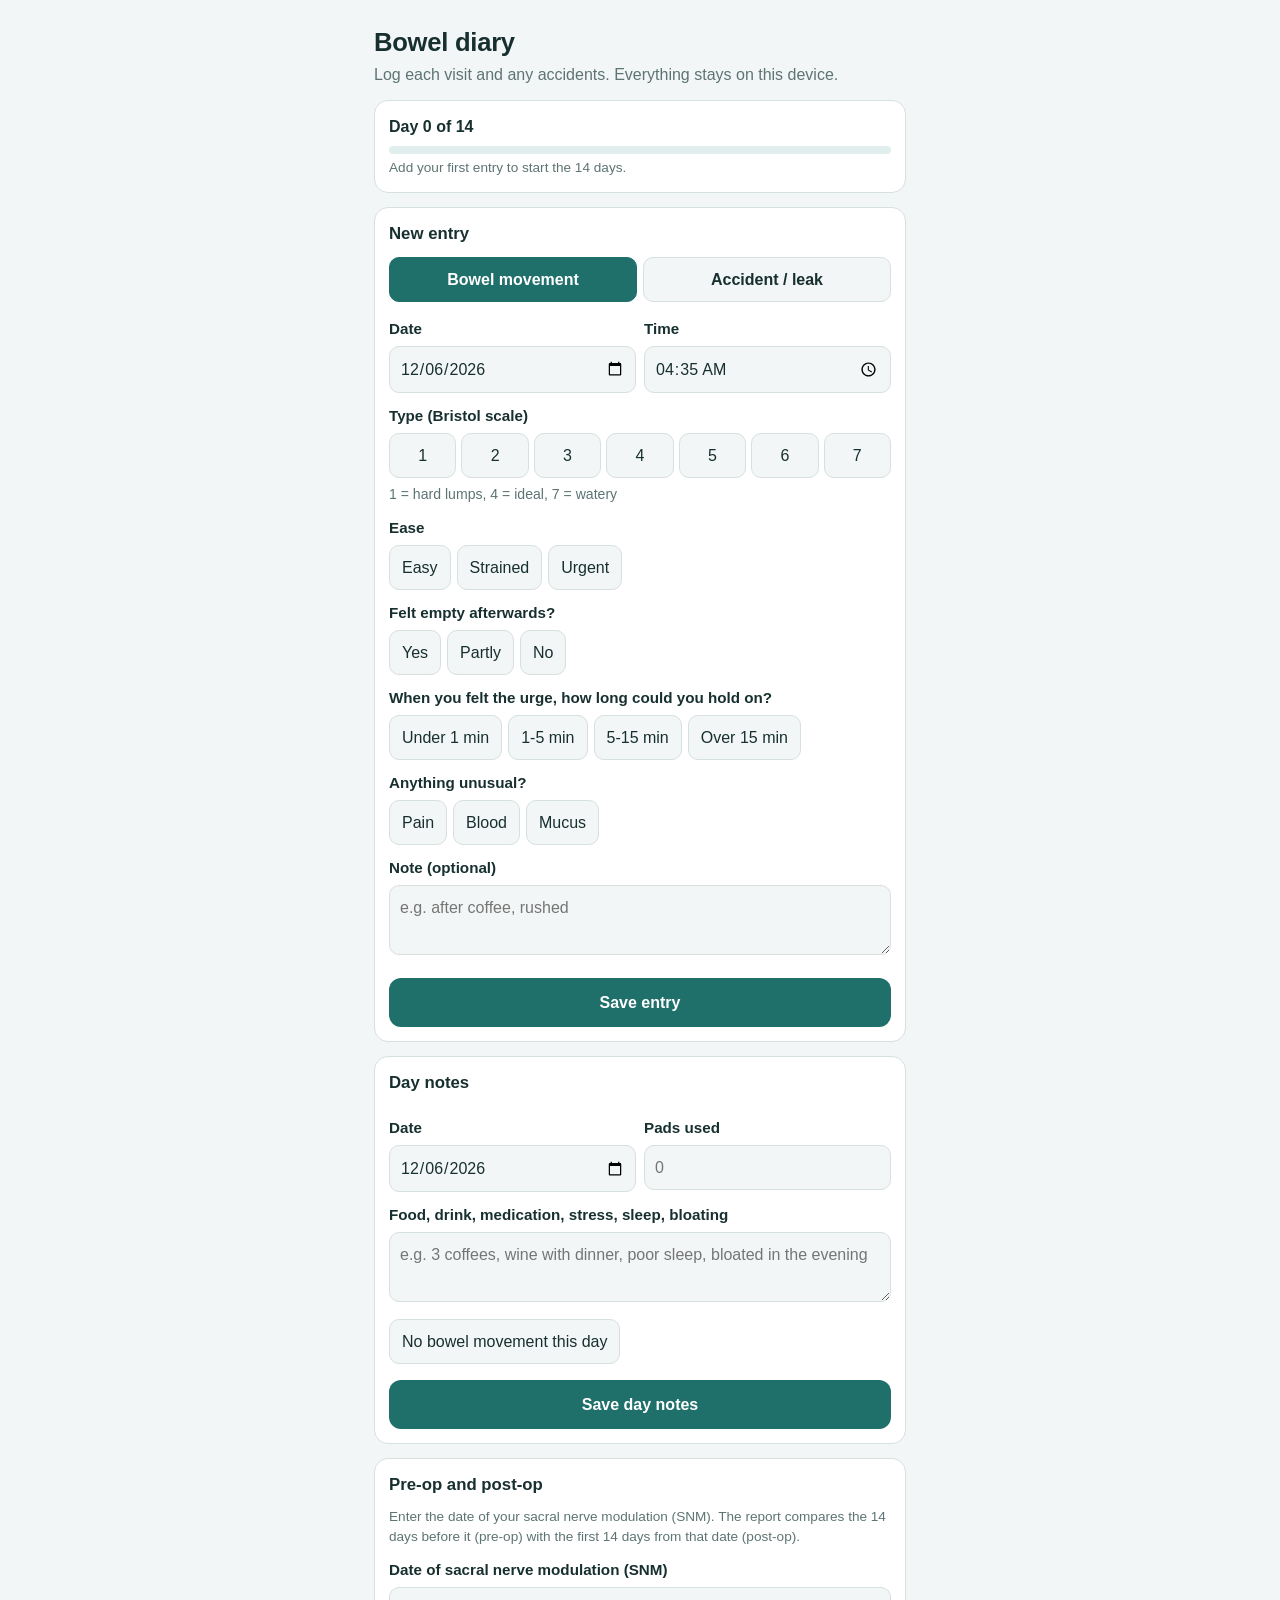
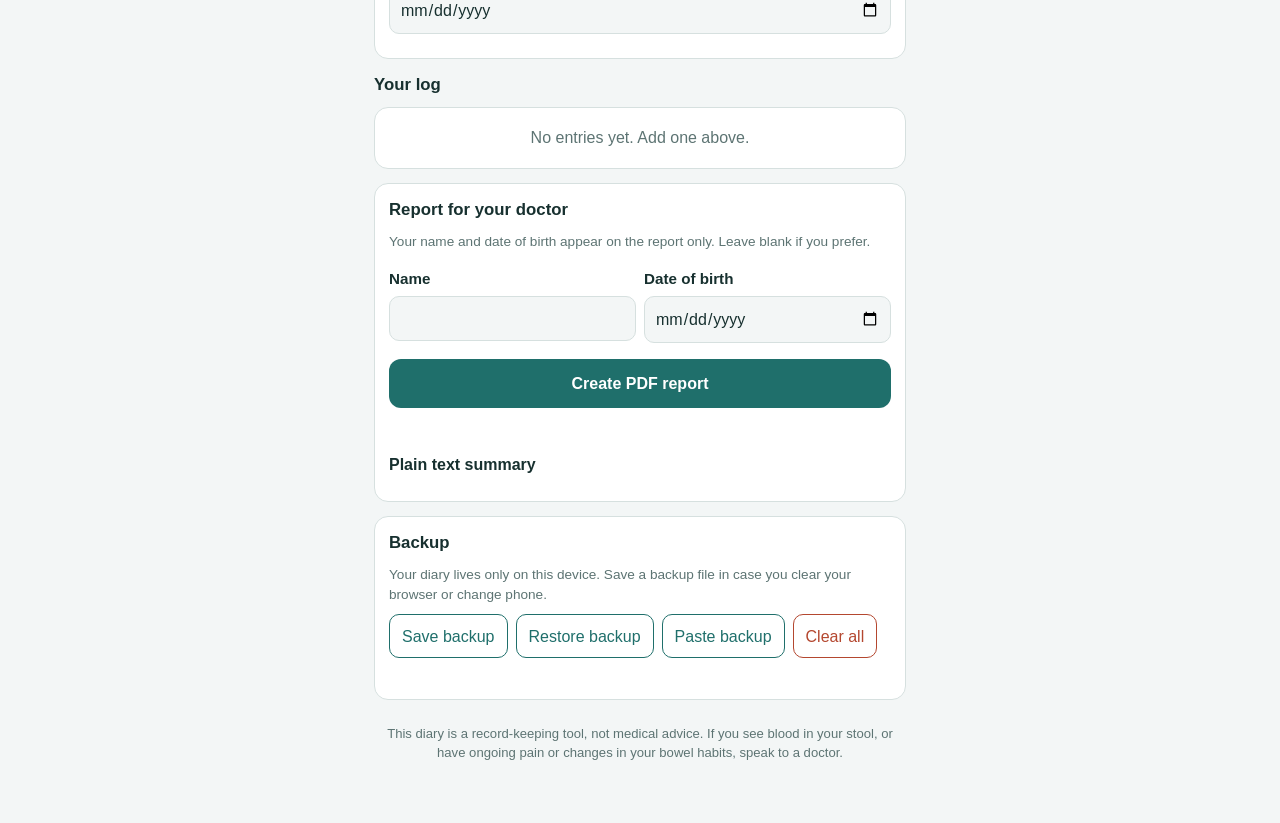
==== commit e717c4e5: "Sync Bowel Diary pre-op and post-op periods Co-Authored-By: Claude Opus 5.5 <noreply@anthropic.com> " ====
--- a/bowel-diary/index.html
+++ b/bowel-diary/index.html
@@ -121,7 +121,7 @@
   .compare th { text-align: left; color: var(--muted); font-weight: 600; padding: 6px 6px 6px 0; border-bottom: 1px solid var(--line); }
   .compare td { padding: 7px 6px 7px 0; border-bottom: 1px solid var(--line); }
   .compare tr:first-child td { font-weight: 700; }
-  .compare td:last-child { white-space: nowrap; }
+  .compare td:last-child, .compare th { white-space: nowrap; }
   .compare td.good { color: var(--good); font-weight: 700; }
   .compare td.bad { color: var(--warn); font-weight: 700; }
   input[type=number] { width: 100%; font: inherit; color: var(--ink); background: var(--bg); border: 1px solid var(--line); border-radius: 10px; padding: 10px; }
@@ -204,9 +204,9 @@
   </section>
 
   <section class="card" aria-label="Treatment">
-    <h2>Before and during treatment</h2>
-    <p class="small" style="margin:0">Enter the day your treatment started, for example the day your nerve stimulator was switched on. Entries before this date count as “before”, and entries from this date count as “during”.</p>
-    <label class="f" for="treatStart">Treatment start date</label>
+    <h2 id="cmpTitle">Before and after treatment</h2>
+    <p class="small" style="margin:0" id="cmpHelp"></p>
+    <label class="f" for="treatStart" id="treatLabel">Treatment date</label>
     <input type="date" id="treatStart">
     <div id="compare" class="compare"></div>
   </section>
@@ -286,6 +286,10 @@
   // ---- clinic branding (from brand.js)
   var BRAND = window.BRAND || {};
   var DAYS = Math.max(1, Math.round(+BRAND.days || 14));
+  var BL = BRAND.beforeLabel || "Before", AL = BRAND.afterLabel || "After";
+  var TREAT = BRAND.treatment || "";
+  function cap(t) { return t.charAt(0).toUpperCase() + t.slice(1); }
+  function treatOn(date, fmt) { return (TREAT ? cap(TREAT) : "Treatment") + " on " + fmt(date); }
   function hexToRgb(h) {
     var m = /^#?([0-9a-f]{6})$/i.exec(String(h || "").trim());
     if (!m) return null;
@@ -303,6 +307,10 @@
   function tint(rgb) { return rgb.map(function (c) { return Math.round(c + (255 - c) * 0.86); }); }
 
   function applyBrand() {
+    $("cmpTitle").textContent = BL + " and " + AL.toLowerCase();
+    $("treatLabel").textContent = TREAT ? "Date of " + TREAT : "Treatment date";
+    $("cmpHelp").textContent = "Enter the date of your " + (TREAT || "treatment") + ". The report compares the " + DAYS +
+      " days before it (" + BL.toLowerCase() + ") with the first " + DAYS + " days from that date (" + AL.toLowerCase() + ").";
     if (brandRgb) {
       var hex = "#" + brandRgb.map(function (c) { return pad(c.toString(16)); }).join("");
       var st = document.createElement("style");
@@ -361,6 +369,7 @@
   function todayStr() { var d = new Date(); return d.getFullYear() + "-" + pad(d.getMonth() + 1) + "-" + pad(d.getDate()); }
   function nowTime() { var d = new Date(); return pad(d.getHours()) + ":" + pad(d.getMinutes()); }
   function parseDate(s) { var p = s.split("-"); return new Date(+p[0], +p[1] - 1, +p[2]); }
+  function addDays(s, n) { var d = parseDate(s); d.setDate(d.getDate() + n); return d.getFullYear() + "-" + pad(d.getMonth() + 1) + "-" + pad(d.getDate()); }
   function daySpan(a, b) { return Math.round((parseDate(b) - parseDate(a)) / 86400000) + 1; }
   function niceDate(s) {
     return parseDate(s).toLocaleDateString(undefined, { weekday: "short", day: "numeric", month: "short" });
@@ -546,7 +555,7 @@
         var nLeak = es.length - nBm;
         var counts = plural(nBm, "movement") + (nLeak ? ", " + plural(nLeak, "accident") : "");
         var html = '<div class="card day"><h3>' + esc(niceDate(date)) + ' <span class="small">(' + counts + ')</span>' +
-          (store.treatStart && date === store.treatStart ? ' <span class="pill">Treatment started</span>' : '') + '</h3>';
+          (store.treatStart && date === store.treatStart ? ' <span class="pill">' + esc(treatOn(date, niceDate).replace(/ on .*$/, "")) + '</span>' : '') + '</h3>';
         if (day && day.none && !nBm) html += '<div class="small">No bowel movement</div>';
         es.forEach(function (e) {
           var leak = isLeak(e);
@@ -581,10 +590,20 @@
       $("progSub").textContent = "Add your first entry to start the " + DAYS + " days.";
       return;
     }
-    var day = Math.min(DAYS, Math.max(1, daySpan(asc[0], todayStr())));
-    $("progText").textContent = "Day " + day + " of " + DAYS;
+    var start = store.treatStart, today = todayStr(), day, label, sub;
+    if (start && today >= start) {
+      day = Math.min(DAYS, daySpan(start, today));
+      label = AL + " day " + day + " of " + DAYS;
+      sub = day >= DAYS ? "All " + DAYS + " " + AL.toLowerCase() + " days done. Create your PDF report below." : treatOn(start, niceDate) + ".";
+    } else {
+      var first = start ? (asc.filter(function (d) { return d >= addDays(start, -DAYS); })[0] || today) : asc[0];
+      day = Math.min(DAYS, Math.max(1, daySpan(first, today)));
+      label = (start ? BL + " day " : "Day ") + day + " of " + DAYS;
+      sub = start ? treatOn(start, niceDate) + "." : day >= DAYS ? "All " + DAYS + " days done. Create your PDF report below." : "Started " + niceDate(asc[0]) + ".";
+    }
+    $("progText").textContent = label;
     $("progBar").style.width = (day / DAYS * 100) + "%";
-    $("progSub").textContent = day >= DAYS ? "All " + DAYS + " days done. Create your PDF report below." : "Started " + niceDate(asc[0]) + ".";
+    $("progSub").textContent = sub;
   }
 
   // ---- numbers for a stretch of days (the whole diary, or before / during treatment)
@@ -634,13 +653,14 @@
     var dates = allDates().sort();
     return dates.length ? periodStats(dates[0], dates[dates.length - 1]) : null;
   }
-  // Before = first logged day to the day before treatment; during = treatment start to last logged day.
+  // Before = the DAYS days up to treatment; after = the first DAYS days from the treatment date.
+  // Each period runs from its first to its last logged day inside that window.
   function comparison() {
     var start = store.treatStart;
     if (!start) return null;
     var dates = allDates().sort();
-    var before = dates.filter(function (d) { return d < start; });
-    var during = dates.filter(function (d) { return d >= start; });
+    var before = dates.filter(function (d) { return d < start && d >= addDays(start, -DAYS); });
+    var during = dates.filter(function (d) { return d >= start && d <= addDays(start, DAYS - 1); });
     if (!before.length || !during.length) return { start: start, before: before.length, during: during.length };
     return {
       start: start,
@@ -685,13 +705,13 @@
     var c = comparison();
     if (!c) { box.innerHTML = ""; return; }
     if (!c.b) {
-      box.innerHTML = '<p class="small">Logged so far: ' + plural(c.before, "day") + ' before and ' + plural(c.during, "day") +
-        ' during treatment. The comparison appears once both have entries.</p>';
+      box.innerHTML = '<p class="small">Logged so far: ' + plural(c.before, "day") + ' ' + esc(BL.toLowerCase()) + ' and ' + plural(c.during, "day") +
+        ' ' + esc(AL.toLowerCase()) + '. The comparison appears once both have entries.</p>';
       return;
     }
-    box.innerHTML = '<p class="small">Before: ' + esc(niceDate(c.b.from)) + ' to ' + esc(niceDate(c.b.to)) + ' (' + plural(c.b.days, "day") + '). ' +
-      'During: ' + esc(niceDate(c.d.from)) + ' to ' + esc(niceDate(c.d.to)) + ' (' + plural(c.d.days, "day") + ').</p>' +
-      '<div class="tablewrap"><table><thead><tr><th>Measure</th><th>Before</th><th>During</th><th>Change</th></tr></thead><tbody>' +
+    box.innerHTML = '<p class="small">' + esc(BL) + ': ' + esc(niceDate(c.b.from)) + ' to ' + esc(niceDate(c.b.to)) + ' (' + plural(c.b.days, "day") + '). ' +
+      '' + esc(AL) + ': ' + esc(niceDate(c.d.from)) + ' to ' + esc(niceDate(c.d.to)) + ' (' + plural(c.d.days, "day") + ').</p>' +
+      '<div class="tablewrap"><table><thead><tr><th>Measure</th><th>' + esc(BL) + '</th><th>' + esc(AL) + '</th><th>Change</th></tr></thead><tbody>' +
       cmpRows(c).map(function (r) {
         return '<tr><td>' + esc(r.label) + '</td><td>' + esc(r.b) + '</td><td>' + esc(r.d) + '</td><td class="' +
           (r.better === true ? 'good' : r.better === false ? 'bad' : '') + '">' + esc(r.change) + '</td></tr>';
@@ -710,13 +730,13 @@
     lines.push("By Bristol type: " + (byType.join(", ") || "none"));
     var c = comparison();
     if (c && c.b) {
-      lines.push("", "BEFORE vs DURING TREATMENT (started " + c.start + ")");
-      lines.push("Before: " + c.b.from + " to " + c.b.to + " (" + c.b.days + " days). During: " + c.d.from + " to " + c.d.to + " (" + c.d.days + " days)");
+      lines.push("", (BL + " vs " + AL).toUpperCase() + " (" + treatOn(c.start, function (d) { return d; }) + ")");
+      lines.push(BL + ": " + c.b.from + " to " + c.b.to + " (" + c.b.days + " days). " + AL + ": " + c.d.from + " to " + c.d.to + " (" + c.d.days + " days)");
       cmpRows(c).forEach(function (r) { lines.push("  " + r.label + ": " + r.b + " -> " + r.d + " (" + r.change + ")"); });
     }
     lines.push("");
     allDates().sort().forEach(function (d) {
-      if (store.treatStart && d === store.treatStart) lines.push("--- Treatment started ---");
+      if (store.treatStart && d === store.treatStart) lines.push("--- " + treatOn(d, function (x) { return x; }) + " ---");
       lines.push(niceDate(d) + " (" + d + ")");
       var day = store.days[d];
       var es = entriesOn(d);
@@ -837,17 +857,17 @@
 
     // Before vs during treatment
     if (c && c.b) {
-      heading("Before vs during treatment", 80); y += 5;
+      heading(BL + " vs " + AL, 80); y += 5;
       color(MUTED); font("normal", 9);
-      var periodLines = doc.splitTextToSize("Treatment started " + longDate(c.start) + ".  Before: " + longDate(c.b.from) + " to " + longDate(c.b.to) + " (" + c.b.days +
-        " days).  During: " + longDate(c.d.from) + " to " + longDate(c.d.to) + " (" + c.d.days + " days).", R - M);
+      var periodLines = doc.splitTextToSize(pdfText(treatOn(c.start, longDate)) + ".  " + BL + ": " + longDate(c.b.from) + " to " + longDate(c.b.to) + " (" + c.b.days +
+        " days).  " + AL + ": " + longDate(c.d.from) + " to " + longDate(c.d.to) + " (" + c.d.days + " days).", R - M);
       doc.text(periodLines, M, y);
       y += periodLines.length * 4 + 2;
       var cx = [M, M + 82, M + 112, M + 142];
       doc.setFillColor(TEAL[0], TEAL[1], TEAL[2]);
       doc.rect(M, y, R - M, 7, "F");
       color(HEAD_INK); font("bold", 8.5);
-      ["Measure", "Before", "During", "Change"].forEach(function (h, i) { doc.text(h, cx[i] + 1.5, y + 4.8); });
+      ["Measure", pdfText(BL), pdfText(AL), "Change"].forEach(function (h, i) { doc.text(h, cx[i] + 1.5, y + 4.8); });
       y += 7;
       cmpRows(c).forEach(function (r, i) {
         if (i % 2 === 1) { doc.setFillColor(246, 249, 249); doc.rect(M, y, R - M, 6.5, "F"); }
@@ -914,7 +934,7 @@
         doc.setFillColor(SOFT[0], SOFT[1], SOFT[2]);
         doc.rect(M, y, R - M, 6, "F");
         color(TEAL); font("bold", 8.5);
-        doc.text("Treatment started " + longDate(c.start), M + 1.5, y + 4.2);
+        doc.text(pdfText(treatOn(c.start, longDate)), M + 1.5, y + 4.2);
         y += 6;
       }
       var es = entriesOn(d);
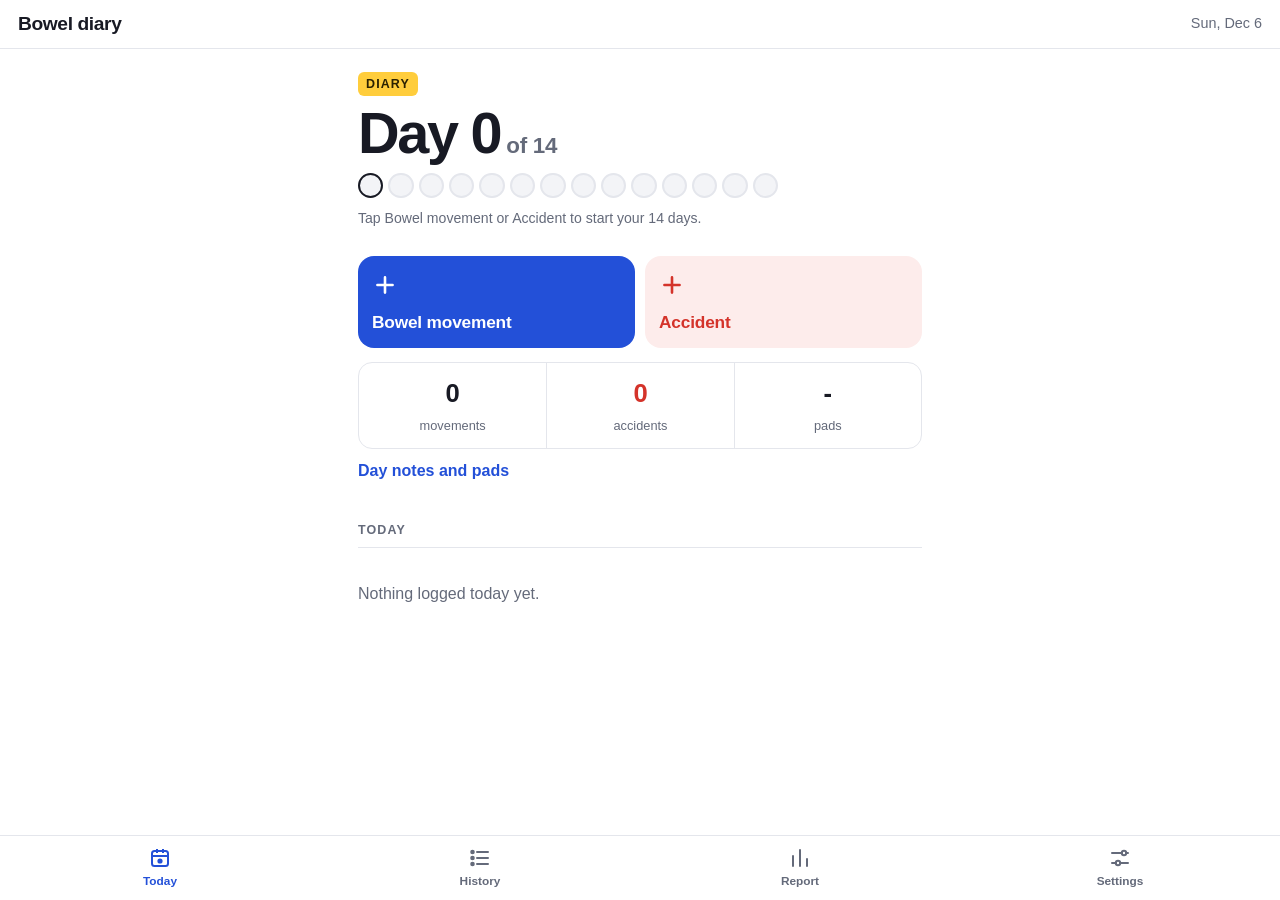
==== commit 39f63982: "Sync Bowel Diary redesign Co-Authored-By: Claude Opus 5.5 <noreply@anthropic.com> Claude-Session: ht" ====
--- a/bowel-diary/index.html
+++ b/bowel-diary/index.html
@@ -4,154 +4,352 @@
 <meta charset="utf-8">
 <meta name="viewport" content="width=device-width, initial-scale=1, viewport-fit=cover">
 <title>Bowel Diary</title>
-<meta name="description" content="A private 14-day bowel diary with a PDF report for your doctor.">
-<meta name="theme-color" content="#1f6f6b">
+<meta name="description" content="A private bowel diary with a PDF report for your doctor.">
+<meta name="theme-color" content="#ffffff">
 <link rel="manifest" href="manifest.json">
 <link rel="icon" href="icon.svg" type="image/svg+xml">
 <link rel="apple-touch-icon" href="apple-touch-icon.png">
+<link rel="preload" href="fonts/atkinson-hyperlegible-latin-400-normal.woff2" as="font" type="font/woff2" crossorigin>
+<link rel="preload" href="fonts/bricolage-grotesque-latin-800-normal.woff2" as="font" type="font/woff2" crossorigin>
 <meta name="apple-mobile-web-app-capable" content="yes">
 <meta name="apple-mobile-web-app-title" content="Bowel Diary">
 <script src="brand.js"></script>
 <style>
+  @font-face { font-family: "Bricolage Grotesque"; font-weight: 600; font-display: swap; src: url(fonts/bricolage-grotesque-latin-600-normal.woff2) format("woff2"); }
+  @font-face { font-family: "Bricolage Grotesque"; font-weight: 800; font-display: swap; src: url(fonts/bricolage-grotesque-latin-800-normal.woff2) format("woff2"); }
+  @font-face { font-family: "Atkinson Hyperlegible"; font-weight: 400; font-display: swap; src: url(fonts/atkinson-hyperlegible-latin-400-normal.woff2) format("woff2"); }
+  @font-face { font-family: "Atkinson Hyperlegible"; font-weight: 700; font-display: swap; src: url(fonts/atkinson-hyperlegible-latin-700-normal.woff2) format("woff2"); }
+
+  /* Layout: a phone app. Fixed top bar, one screen per tab, fixed tab bar, forms in bottom sheets. */
   :root {
-    --bg: #f3f6f6;
-    --card: #ffffff;
-    --ink: #17302f;
-    --muted: #5d7473;
-    --line: #d6e0df;
-    --accent: #1f6f6b;
+    --bg: #ffffff;
+    --surface: #f3f4f7;
+    --ink: #181a24;
+    --muted: #646a7a;
+    --line: #e4e6ec;
+    --accent: #2350d8;
     --accent-ink: #ffffff;
-    --soft: #e0eeed;
-    --warn: #b4472f;
-    --warn-soft: #f7e4df;
-    --good: #1f7848;
-    box-sizing: border-box;
-    padding-top: env(safe-area-inset-top, 0px);
-    padding-bottom: env(safe-area-inset-bottom, 0px);
+    --soft: #e8edfc;
+    --sun: #ffcd3c;
+    --warn: #d4332a;
+    --warn-soft: #fdeceb;
+    --good: #16824c;
+    --display: "Bricolage Grotesque", "Avenir Next", "Segoe UI", sans-serif;
+    --body: "Atkinson Hyperlegible", -apple-system, "Segoe UI", Roboto, sans-serif;
+    --bar-h: 64px;
+    color-scheme: light;
   }
   @media (prefers-color-scheme: dark) {
     :root:not([data-theme="light"]) {
-      --bg: #0f1c1c; --card: #172828; --ink: #e4f0ef; --muted: #93aeac;
-      --line: #284241; --accent: #4fb5ae; --accent-ink: #0b1a1a; --soft: #1f3a39; --warn: #e58a73; --warn-soft: #3d2620; --good: #6cc996;
+      --bg: #0e1015; --surface: #181b22; --ink: #f0f1f5; --muted: #9ba1ae; --line: #282c35;
+      --accent: #7393ff; --accent-ink: #0e1015; --soft: #1c2440; --sun: #ffcd3c;
+      --warn: #ff6f63; --warn-soft: #3a1d1b; --good: #4fd18b; color-scheme: dark;
     }
   }
   :root[data-theme="dark"] {
-    --bg: #0f1c1c; --card: #172828; --ink: #e4f0ef; --muted: #93aeac;
-    --line: #284241; --accent: #4fb5ae; --accent-ink: #0b1a1a; --soft: #1f3a39; --warn: #e58a73; --warn-soft: #3d2620; --good: #6cc996;
-  }
-  html { scroll-padding-top: env(safe-area-inset-top, 0px); }
+    --bg: #0e1015; --surface: #181b22; --ink: #f0f1f5; --muted: #9ba1ae; --line: #282c35;
+    --accent: #7393ff; --accent-ink: #0e1015; --soft: #1c2440; --sun: #ffcd3c;
+    --warn: #ff6f63; --warn-soft: #3a1d1b; --good: #4fd18b; color-scheme: dark;
+  }
   * { box-sizing: border-box; }
+  html { -webkit-text-size-adjust: 100%; }
   body {
     margin: 0; background: var(--bg); color: var(--ink);
-    font-family: "Atkinson Hyperlegible", -apple-system, "Segoe UI", Roboto, sans-serif;
-    font-size: 16px; line-height: 1.45;
-  }
-  main { max-width: 560px; margin: 0 auto; padding: 16px 14px 48px; }
-  h1 { font-size: 1.6rem; margin: 8px 0 2px; letter-spacing: -0.01em; }
-  h2 { font-size: 1.05rem; margin: 0 0 10px; }
-  .sub { color: var(--muted); margin: 0 0 14px; }
-  .card { background: var(--card); border: 1px solid var(--line); border-radius: 14px; padding: 14px; margin-bottom: 14px; }
-  label.f { display: block; font-weight: 600; margin: 12px 0 6px; font-size: .95rem; }
-  .row { display: flex; gap: 8px; }
+    font-family: var(--body); font-size: 16px; line-height: 1.45;
+    -webkit-tap-highlight-color: transparent;
+  }
+  [hidden] { display: none !important; }
+  button { font: inherit; color: inherit; }
+  :focus-visible { outline: 3px solid var(--accent); outline-offset: 2px; }
+
+  /* Top bar */
+  .appbar {
+    position: sticky; top: 0; z-index: 5; background: var(--bg);
+    padding: calc(env(safe-area-inset-top, 0px) + 10px) 18px 10px;
+    display: flex; align-items: center; gap: 10px; border-bottom: 1px solid var(--line);
+  }
+  .appbar .title { font-family: var(--display); font-weight: 800; font-size: 1.2rem; letter-spacing: -0.02em; flex: 1; }
+  .appbar .date { color: var(--muted); font-size: .9rem; }
+  .brand { display: none; align-items: center; gap: 8px; }
+  .brand.show { display: flex; }
+  .brand img { height: 28px; max-width: 90px; object-fit: contain; background: #fff; border-radius: 6px; padding: 2px; }
+  .brand strong { font-size: .85rem; max-width: 40vw; overflow: hidden; text-overflow: ellipsis; white-space: nowrap; }
+
+  main { max-width: 600px; margin: 0 auto; padding: 0 18px calc(var(--bar-h) + env(safe-area-inset-bottom, 0px) + 28px); }
+  .view h1 { font-family: var(--display); font-weight: 800; font-size: 1.9rem; letter-spacing: -0.03em; margin: 22px 0 6px; text-wrap: balance; }
+  .section-h { font-family: var(--display); font-weight: 600; font-size: .78rem; letter-spacing: .09em; text-transform: uppercase; color: var(--muted); margin: 28px 0 8px; }
+  .small { color: var(--muted); font-size: .88rem; }
+  .lead { color: var(--muted); margin: 0 0 8px; max-width: 60ch; }
+
+  /* Today: phase hero */
+  .hero { padding: 22px 0 6px; }
+  .phase { display: inline-block; font-family: var(--display); font-weight: 600; font-size: .78rem; letter-spacing: .09em; text-transform: uppercase;
+    background: var(--sun); color: #2a2100; border-radius: 6px; padding: 3px 8px; }
+  .phase.post { background: var(--accent); color: var(--accent-ink); }
+  .bigday { font-family: var(--display); font-weight: 800; letter-spacing: -0.04em; line-height: .95; margin: 10px 0 12px; font-size: 3.6rem; font-variant-numeric: tabular-nums; }
+  .bigday .of { font-size: 1.4rem; letter-spacing: -0.01em; color: var(--muted); font-weight: 600; margin-left: 6px; }
+  .dots { display: grid; grid-template-columns: repeat(14, 1fr); gap: 5px; max-width: 420px; }
+  .dots i { aspect-ratio: 1; border-radius: 50%; background: var(--surface); border: 2px solid var(--line); }
+  .dots i.done { background: var(--accent); border-color: var(--accent); }
+  .dots i.leak { background: var(--warn); border-color: var(--warn); }
+  .dots i.today { border-color: var(--ink); }
+  .hero .small { margin-top: 10px; }
+
+  .notice { background: var(--surface); border-radius: 12px; padding: 12px 14px; margin-top: 16px; display: flex; gap: 12px; align-items: center; }
+  .notice p { margin: 0; flex: 1; font-size: .93rem; }
+
+  /* Quick actions */
+  .quick { display: grid; grid-template-columns: 1fr 1fr; gap: 10px; margin-top: 22px; }
+  .qa {
+    border: 0; cursor: pointer; border-radius: 16px; padding: 16px 14px; min-height: 92px; text-align: left;
+    display: flex; flex-direction: column; justify-content: space-between; gap: 10px;
+    font-family: var(--display); font-weight: 800; font-size: 1.08rem; letter-spacing: -0.01em; line-height: 1.15;
+  }
+  .qa svg { width: 26px; height: 26px; }
+  .qa.bm { background: var(--accent); color: var(--accent-ink); }
+  .qa.leak { background: var(--warn-soft); color: var(--warn); }
+  .qa:active { transform: scale(.98); }
+
+  .stats { display: grid; grid-template-columns: repeat(3, 1fr); margin-top: 14px; border: 1px solid var(--line); border-radius: 14px; }
+  .stats button { background: none; border: 0; padding: 12px 8px; cursor: pointer; text-align: center; }
+  .stats button + button { border-left: 1px solid var(--line); }
+  .stats b { display: block; font-family: var(--display); font-weight: 800; font-size: 1.6rem; font-variant-numeric: tabular-nums; }
+  .stats span { color: var(--muted); font-size: .8rem; }
+  .stats .is-leak b { color: var(--warn); }
+
+  /* Entry rows (Today and History) */
+  .rows { border-top: 1px solid var(--line); }
+  .entry { display: flex; gap: 12px; align-items: center; padding: 12px 0; border-bottom: 1px solid var(--line); }
+  .badge { flex: none; width: 44px; height: 44px; border-radius: 12px; background: var(--soft); color: var(--accent); display: grid; place-items: center; }
+  .badge svg { width: 34px; height: 20px; }
+  .badge.leak { background: var(--warn-soft); color: var(--warn); font-family: var(--display); font-weight: 800; font-size: 1.2rem; }
+  .entry .body { flex: 1; min-width: 0; }
+  .entry .line1 { display: flex; gap: 8px; align-items: baseline; flex-wrap: wrap; }
+  .entry .time { font-weight: 700; font-variant-numeric: tabular-nums; }
+  .entry .what { font-weight: 700; }
+  .entry .what.leak { color: var(--warn); }
+  .entry .meta { color: var(--muted); font-size: .9rem; overflow-wrap: anywhere; }
+  .entry .flag { color: var(--warn); font-weight: 700; font-size: .9rem; }
+  .x { background: none; border: 0; color: var(--muted); cursor: pointer; min-width: 44px; min-height: 44px; font-size: 1.1rem; }
+  .daynote { color: var(--muted); font-size: .9rem; padding: 10px 0; border-bottom: 1px solid var(--line); overflow-wrap: anywhere; }
+  .empty { color: var(--muted); padding: 18px 0; }
+  .dayhead { display: flex; justify-content: space-between; align-items: baseline; gap: 10px; margin: 26px 0 4px; flex-wrap: wrap; }
+  .dayhead h3 { font-family: var(--display); font-weight: 800; font-size: 1.15rem; letter-spacing: -0.01em; margin: 0; }
+  .dayhead .small b { color: var(--warn); }
+  .pill { display: inline-block; font-size: .75rem; font-weight: 700; color: var(--accent-ink); background: var(--accent); border-radius: 6px; padding: 2px 7px; margin-top: 4px; }
+
+  /* Buttons and inputs */
+  .primary {
+    width: 100%; margin-top: 16px; font-family: var(--display); font-weight: 800; font-size: 1.05rem; padding: 15px;
+    background: var(--accent); color: var(--accent-ink); border: 0; border-radius: 14px; cursor: pointer;
+  }
+  .primary:disabled { opacity: .6; cursor: wait; }
+  .secondary {
+    background: var(--surface); color: var(--ink); border: 0; border-radius: 12px; padding: 11px 14px; cursor: pointer; min-height: 44px; font-weight: 700;
+  }
+  .secondary.danger { color: var(--warn); }
+  .textbtn { background: none; border: 0; color: var(--accent); font-weight: 700; cursor: pointer; padding: 10px 0; min-height: 44px; }
+  .tools { display: flex; gap: 8px; flex-wrap: wrap; }
+  label.f { display: block; font-weight: 700; margin: 16px 0 7px; font-size: .95rem; }
+  .row { display: flex; gap: 10px; }
   .row > * { flex: 1; min-width: 0; }
-  input[type=date], input[type=time], input[type=text], textarea {
-    width: 100%; font: inherit; color: var(--ink); background: var(--bg);
-    border: 1px solid var(--line); border-radius: 10px; padding: 10px;
-  }
-  textarea { min-height: 70px; resize: vertical; }
-  .bristol { display: grid; grid-template-columns: repeat(7, 1fr); gap: 5px; }
-  .bristol button { padding: 10px 0; font-size: 1.05rem; font-weight: 700; }
+  input[type=date], input[type=time], input[type=text], input[type=number], textarea {
+    width: 100%; font: inherit; color: var(--ink); background: var(--surface);
+    border: 1px solid transparent; border-radius: 10px; padding: 11px 12px; min-height: 46px;
+  }
+  input:focus, textarea:focus { border-color: var(--accent); outline: none; }
+  textarea { min-height: 76px; resize: vertical; }
+  .status { color: var(--muted); font-size: .9rem; margin-top: 8px; min-height: 1.3em; }
+  .hint { color: var(--muted); font-size: .88rem; margin-top: 7px; min-height: 1.3em; }
+
+  /* Choice chips */
   .seg { display: flex; gap: 6px; flex-wrap: wrap; }
   button.opt {
-    font: inherit; color: var(--ink); background: var(--bg); border: 1px solid var(--line);
-    border-radius: 10px; padding: 10px 12px; cursor: pointer; min-height: 44px;
-  }
-  button.opt[aria-pressed="true"] { background: var(--accent); color: var(--accent-ink); border-color: var(--accent); }
-  button.opt:focus-visible, .primary:focus-visible, .ghost:focus-visible, input:focus-visible, textarea:focus-visible {
-    outline: 3px solid var(--accent); outline-offset: 2px;
-  }
-  .hint { color: var(--muted); font-size: .88rem; margin-top: 6px; min-height: 1.3em; }
-  .primary {
-    width: 100%; margin-top: 16px; font: inherit; font-weight: 700; padding: 13px;
-    background: var(--accent); color: var(--accent-ink); border: 0; border-radius: 12px; cursor: pointer;
-  }
-  .primary:disabled { opacity: .6; cursor: wait; }
-  .ghost {
-    font: inherit; background: transparent; color: var(--accent); border: 1px solid var(--accent);
-    border-radius: 10px; padding: 9px 12px; cursor: pointer; min-height: 44px;
-  }
-  .ghost.danger { color: var(--warn); border-color: var(--warn); }
-  .progress { height: 8px; background: var(--soft); border-radius: 99px; overflow: hidden; margin: 8px 0 4px; }
-  .progress > div { height: 100%; background: var(--accent); width: 0; transition: width .3s; }
-  .day { margin-bottom: 14px; }
-  .day h3 { margin: 0 0 6px; font-size: 1rem; }
-  .entry { display: flex; gap: 10px; align-items: flex-start; padding: 10px 0; border-top: 1px solid var(--line); }
-  .badge {
-    min-width: 36px; height: 36px; border-radius: 10px; background: var(--soft); color: var(--accent);
-    display: grid; place-items: center; font-weight: 800;
-  }
-  .entry .body { flex: 1; min-width: 0; }
-  .entry .meta { color: var(--muted); font-size: .9rem; overflow-wrap: anywhere; }
-  .x { background: none; border: 0; color: var(--muted); font-size: 1.2rem; cursor: pointer; padding: 4px 8px; min-width: 44px; min-height: 44px; }
-  .flag { color: var(--warn); font-weight: 600; }
-  .daynote { background: var(--bg); border-radius: 10px; padding: 8px 10px; margin-top: 6px; font-size: .92rem; overflow-wrap: anywhere; }
-  .empty { color: var(--muted); text-align: center; padding: 18px 0; }
-  .tools { display: flex; gap: 8px; flex-wrap: wrap; }
-  #summary { min-height: 180px; font-family: ui-monospace, Menlo, monospace; font-size: .8rem; }
-  .small { color: var(--muted); font-size: .85rem; }
-  .status { color: var(--muted); font-size: .9rem; margin-top: 8px; min-height: 1.3em; }
-  .install { display: none; align-items: center; gap: 10px; }
-  .install.show { display: flex; }
-  .install p { margin: 0; flex: 1; font-size: .92rem; }
-  details summary { cursor: pointer; font-weight: 600; min-height: 44px; display: flex; align-items: center; }
-  .brand { display: none; align-items: center; gap: 12px; margin: 4px 0 10px; }
-  .brand.show { display: flex; }
-  .brand img { max-height: 48px; max-width: 140px; object-fit: contain; background: #fff; border-radius: 8px; padding: 4px; }
-  .brand strong { font-size: 1rem; }
-  .instructions { display: none; }
-  .instructions.show { display: block; }
-  .kinds { display: grid; grid-template-columns: 1fr 1fr; gap: 6px; margin-bottom: 4px; }
-  .kinds button { font-weight: 700; }
-  #kindLeak[aria-pressed="true"] { background: var(--warn); border-color: var(--warn); color: var(--card); }
-  .badge.leak { background: var(--warn-soft); color: var(--warn); }
-  .pill { font-size: .75rem; font-weight: 700; color: var(--accent); background: var(--soft); border-radius: 99px; padding: 2px 8px; white-space: nowrap; }
-  .compare { margin-top: 10px; }
-  .tablewrap { overflow-x: auto; }
-  .compare table { width: 100%; border-collapse: collapse; font-size: .88rem; font-variant-numeric: tabular-nums; }
-  .compare th { text-align: left; color: var(--muted); font-weight: 600; padding: 6px 6px 6px 0; border-bottom: 1px solid var(--line); }
-  .compare td { padding: 7px 6px 7px 0; border-bottom: 1px solid var(--line); }
-  .compare tr:first-child td { font-weight: 700; }
-  .compare td:last-child, .compare th { white-space: nowrap; }
+    background: var(--surface); border: 2px solid transparent; border-radius: 10px; padding: 9px 13px; cursor: pointer; min-height: 44px; font-weight: 700;
+  }
+  button.opt[aria-pressed="true"] { border-color: var(--accent); background: var(--soft); color: var(--accent); }
+  .kinds { display: grid; grid-template-columns: 1fr 1fr; background: var(--surface); border-radius: 12px; padding: 4px; gap: 4px; }
+  .kinds button { border: 0; background: none; border-radius: 9px; padding: 10px; min-height: 44px; font-weight: 700; cursor: pointer; color: var(--muted); }
+  .kinds button[aria-pressed="true"] { background: var(--bg); color: var(--ink); box-shadow: 0 1px 3px rgba(0,0,0,.12); }
+  #kindLeak[aria-pressed="true"] { color: var(--warn); }
+
+  /* Bristol picker with drawings */
+  .bristol { display: grid; grid-template-columns: repeat(7, 1fr); gap: 5px; }
+  .bristol button { display: flex; flex-direction: column; align-items: center; gap: 3px; padding: 8px 0 6px; font-weight: 800; font-family: var(--display); }
+  .bristol svg { width: 100%; max-width: 38px; height: 22px; color: var(--muted); }
+  .bristol button[aria-pressed="true"] svg { color: var(--accent); }
+
+  /* Bottom sheet */
+  .sheet-wrap { position: fixed; inset: 0; z-index: 20; background: rgba(10, 12, 20, .45); display: flex; align-items: flex-end; justify-content: center; }
+  .sheet {
+    background: var(--bg); width: 100%; max-width: 600px; max-height: 92vh; overflow-y: auto; overscroll-behavior: contain;
+    border-radius: 22px 22px 0 0; padding: 10px 18px calc(env(safe-area-inset-bottom, 0px) + 18px);
+    animation: up .22s ease-out;
+  }
+  .sheet .grab { width: 40px; height: 5px; border-radius: 3px; background: var(--line); margin: 0 auto 10px; }
+  .sheet-head { display: flex; align-items: center; justify-content: space-between; margin-bottom: 12px; }
+  .sheet-head h2 { font-family: var(--display); font-weight: 800; font-size: 1.35rem; letter-spacing: -0.02em; margin: 0; }
+  @keyframes up { from { transform: translateY(40px); opacity: .4; } to { transform: none; opacity: 1; } }
+
+  /* Comparison table */
+  .tablewrap { overflow-x: auto; margin-top: 10px; }
+  .compare table { width: 100%; border-collapse: collapse; font-size: .92rem; font-variant-numeric: tabular-nums; }
+  .compare th { text-align: left; color: var(--muted); font-weight: 700; font-size: .8rem; padding: 8px 8px 8px 0; border-bottom: 2px solid var(--ink); white-space: nowrap; }
+  .compare td { padding: 10px 8px 10px 0; border-bottom: 1px solid var(--line); }
+  .compare td:last-child { white-space: nowrap; }
+  .compare tr:first-child td { font-weight: 700; font-size: 1.02rem; }
   .compare td.good { color: var(--good); font-weight: 700; }
   .compare td.bad { color: var(--warn); font-weight: 700; }
-  input[type=number] { width: 100%; font: inherit; color: var(--ink); background: var(--bg); border: 1px solid var(--line); border-radius: 10px; padding: 10px; }
-  .disclaimer { color: var(--muted); font-size: .82rem; text-align: center; margin-top: 24px; }
-  @media (prefers-reduced-motion: reduce) { .progress > div { transition: none; } }
+
+  details summary { cursor: pointer; font-weight: 700; min-height: 44px; display: flex; align-items: center; color: var(--accent); }
+  #summary { min-height: 180px; font-family: ui-monospace, Menlo, monospace; font-size: .8rem; margin-top: 10px; }
+  .disclaimer { color: var(--muted); font-size: .85rem; margin-top: 30px; max-width: 60ch; }
+
+  /* Tab bar */
+  .tabbar {
+    position: fixed; left: 0; right: 0; bottom: 0; z-index: 10; background: var(--bg); border-top: 1px solid var(--line);
+    display: grid; grid-template-columns: repeat(4, 1fr); padding-bottom: env(safe-area-inset-bottom, 0px);
+  }
+  .tabbar button {
+    background: none; border: 0; cursor: pointer; height: var(--bar-h); display: flex; flex-direction: column; align-items: center; justify-content: center; gap: 3px;
+    color: var(--muted); font-size: .74rem; font-weight: 700;
+  }
+  .tabbar svg { width: 24px; height: 24px; }
+  .tabbar button[aria-current="page"] { color: var(--accent); }
+  @media (prefers-reduced-motion: reduce) { .sheet { animation: none; } .qa:active { transform: none; } }
 </style>
 </head>
 <body>
+<header class="appbar">
+  <div class="title">Bowel diary</div>
+  <div class="brand" id="brand"><img id="brandLogo" alt="" hidden><strong id="brandName"></strong></div>
+  <div class="date" id="todayLabel"></div>
+</header>
+
 <main>
-  <div class="brand" id="brand"><img id="brandLogo" alt="" hidden><strong id="brandName"></strong></div>
-  <h1>Bowel diary</h1>
-  <p class="sub">Log each visit and any accidents. Everything stays on this device.</p>
-  <section class="card instructions" id="instructions" aria-label="Instructions"></section>
-
-  <section class="card install" id="installCard" aria-label="Install">
-    <p id="installText">Add Bowel Diary to your home screen so it works like an app, even offline.</p>
-    <button class="ghost" id="installBtn" type="button">Install</button>
+  <!-- TODAY -->
+  <section class="view" id="view-today" aria-label="Today">
+    <div class="hero">
+      <span class="phase" id="phaseTag">Diary</span>
+      <div class="bigday" aria-live="polite">Day <span id="dayNum">0</span><span class="of" id="dayOf">of 14</span></div>
+      <div class="dots" id="dots" aria-hidden="true"></div>
+      <div class="small" id="phaseSub">Add your first entry to start.</div>
+    </div>
+    <div class="notice" id="instructions" hidden></div>
+    <div class="notice" id="installCard" hidden>
+      <p id="installText">Add Bowel Diary to your home screen so it works like an app, even offline.</p>
+      <button class="secondary" id="installBtn" type="button">Install</button>
+    </div>
+
+    <div class="quick">
+      <button class="qa bm" id="addBm" type="button">
+        <svg viewBox="0 0 24 24" fill="none" stroke="currentColor" stroke-width="2.4" stroke-linecap="round"><path d="M12 5v14M5 12h14"/></svg>
+        Bowel movement
+      </button>
+      <button class="qa leak" id="addLeak" type="button">
+        <svg viewBox="0 0 24 24" fill="none" stroke="currentColor" stroke-width="2.4" stroke-linecap="round"><path d="M12 5v14M5 12h14"/></svg>
+        Accident
+      </button>
+    </div>
+
+    <div class="stats">
+      <button type="button" id="statBm"><b id="tBm">0</b><span>movements</span></button>
+      <button type="button" id="statLeak" class="is-leak"><b id="tLeak">0</b><span>accidents</span></button>
+      <button type="button" id="statPads"><b id="tPads">-</b><span>pads</span></button>
+    </div>
+    <button class="textbtn" id="openDay" type="button">Day notes and pads</button>
+
+    <div class="section-h">Today</div>
+    <div id="todayList" class="rows"></div>
   </section>
 
-  <section class="card" aria-label="Progress">
-    <strong id="progText">Day 0</strong>
-    <div class="progress"><div id="progBar"></div></div>
-    <div class="small" id="progSub">Add your first entry to start.</div>
+  <!-- HISTORY -->
+  <section class="view" id="view-history" aria-label="History" hidden>
+    <h1>History</h1>
+    <div id="log"></div>
   </section>
 
-  <section class="card" aria-label="New entry">
-    <h2>New entry</h2>
+  <!-- REPORT -->
+  <section class="view" id="view-report" aria-label="Report" hidden>
+    <h1 id="cmpTitle">Before and after</h1>
+    <p class="lead" id="cmpHelp"></p>
+    <div id="compare" class="compare"></div>
+
+    <div class="section-h">PDF for your doctor</div>
+    <p class="lead">Your name and date of birth appear on the report only. Leave them blank if you prefer.</p>
+    <div class="row">
+      <div><label class="f" for="pName">Name</label><input type="text" id="pName" autocomplete="name"></div>
+      <div><label class="f" for="pDob">Date of birth</label><input type="date" id="pDob"></div>
+    </div>
+    <button class="primary" id="pdf" type="button">Create PDF report</button>
+    <div class="status" id="pdfStatus" role="status"></div>
+
+    <details>
+      <summary>Plain text summary</summary>
+      <div class="tools">
+        <button class="secondary" id="makeSummary" type="button">Create summary</button>
+        <button class="secondary" id="copy" type="button">Copy</button>
+      </div>
+      <textarea id="summary" readonly placeholder="Tap “Create summary”, then copy and paste it into a message or email."></textarea>
+    </details>
+  </section>
+
+  <!-- SETTINGS -->
+  <section class="view" id="view-more" aria-label="Settings" hidden>
+    <h1>Settings</h1>
+    <label class="f" for="treatStart" id="treatLabel">Treatment date</label>
+    <input type="date" id="treatStart">
+    <p class="small" id="treatHelp"></p>
+
+    <div class="section-h">Backup</div>
+    <p class="lead">Your diary lives only on this phone. Save a backup in case you clear your browser or change phone.</p>
+    <div class="tools">
+      <button class="secondary" id="backup" type="button">Save backup</button>
+      <button class="secondary" id="restore" type="button">Restore backup</button>
+      <button class="secondary" id="pasteToggle" type="button" aria-expanded="false">Paste backup</button>
+    </div>
+    <input type="file" id="restoreFile" accept="application/json,.json" hidden>
+    <div id="pasteBox" hidden>
+      <label class="f" for="pasteText">Paste the backup you copied from your old diary</label>
+      <textarea id="pasteText" placeholder='Starts with {"app":"bowel-diary"'></textarea>
+      <button class="primary" id="pasteRestore" type="button">Restore pasted backup</button>
+    </div>
+    <div class="status" id="backupStatus" role="status"></div>
+
+    <div class="section-h">Delete</div>
+    <button class="secondary danger" id="wipe" type="button">Delete the whole diary</button>
+
+    <p class="disclaimer">This diary is a record-keeping tool, not medical advice. If you see blood in your stool, or have ongoing pain or changes in your bowel habits, speak to a doctor.</p>
+  </section>
+</main>
+
+<nav class="tabbar" aria-label="Sections">
+  <button type="button" data-view="today" aria-current="page">
+    <svg viewBox="0 0 24 24" fill="none" stroke="currentColor" stroke-width="2" stroke-linejoin="round"><rect x="4" y="5" width="16" height="15" rx="2.5"/><path d="M4 10h16M9 3v4M15 3v4"/><circle cx="12" cy="15" r="1.6" fill="currentColor"/></svg>
+    Today
+  </button>
+  <button type="button" data-view="history">
+    <svg viewBox="0 0 24 24" fill="none" stroke="currentColor" stroke-width="2" stroke-linecap="round"><path d="M9 6h11M9 12h11M9 18h11"/><circle cx="4.5" cy="6" r="1.3" fill="currentColor"/><circle cx="4.5" cy="12" r="1.3" fill="currentColor"/><circle cx="4.5" cy="18" r="1.3" fill="currentColor"/></svg>
+    History
+  </button>
+  <button type="button" data-view="report">
+    <svg viewBox="0 0 24 24" fill="none" stroke="currentColor" stroke-width="2" stroke-linecap="round"><path d="M5 20V10M12 20V4M19 20v-7"/></svg>
+    Report
+  </button>
+  <button type="button" data-view="more">
+    <svg viewBox="0 0 24 24" fill="none" stroke="currentColor" stroke-width="2" stroke-linecap="round"><path d="M4 7h10M18 7h2M4 17h4M12 17h8"/><circle cx="16" cy="7" r="2.2"/><circle cx="10" cy="17" r="2.2"/></svg>
+    Settings
+  </button>
+</nav>
+
+<!-- New entry sheet -->
+<div class="sheet-wrap" id="entrySheet" hidden>
+  <div class="sheet" role="dialog" aria-modal="true" aria-labelledby="entryTitle">
+    <div class="grab"></div>
+    <div class="sheet-head"><h2 id="entryTitle">New entry</h2><button class="x" type="button" data-close aria-label="Close">✕</button></div>
     <div class="kinds" role="group" aria-label="What happened?">
-      <button class="opt" id="kindBm" type="button" aria-pressed="true">Bowel movement</button>
-      <button class="opt" id="kindLeak" type="button" aria-pressed="false">Accident / leak</button>
+      <button id="kindBm" type="button" aria-pressed="true">Bowel movement</button>
+      <button id="kindLeak" type="button" aria-pressed="false">Accident</button>
     </div>
     <div class="row">
       <div><label class="f" for="date">Date</label><input type="date" id="date"></div>
@@ -172,10 +370,8 @@
     <div id="bmFields">
       <label class="f">Ease</label>
       <div class="seg" id="ease"></div>
-
       <label class="f">Felt empty afterwards?</label>
       <div class="seg" id="empty"></div>
-
       <label class="f">When you felt the urge, how long could you hold on?</label>
       <div class="seg" id="hold"></div>
     </div>
@@ -186,76 +382,27 @@
     <label class="f" for="note">Note (optional)</label>
     <textarea id="note" placeholder="e.g. after coffee, rushed"></textarea>
 
-    <button class="primary" id="save" type="button">Save entry</button>
-  </section>
-
-  <section class="card" aria-label="Day notes">
-    <h2>Day notes</h2>
+    <button class="primary" id="save" type="button">Save</button>
+  </div>
+</div>
+
+<!-- Day notes sheet -->
+<div class="sheet-wrap" id="daySheet" hidden>
+  <div class="sheet" role="dialog" aria-modal="true" aria-labelledby="dayTitle">
+    <div class="grab"></div>
+    <div class="sheet-head"><h2 id="dayTitle">Day notes</h2><button class="x" type="button" data-close aria-label="Close">✕</button></div>
     <div class="row">
       <div><label class="f" for="dayDate">Date</label><input type="date" id="dayDate"></div>
       <div><label class="f" for="dayPads">Pads used</label><input type="number" id="dayPads" min="0" max="50" inputmode="numeric" placeholder="0"></div>
     </div>
     <label class="f" for="dayText">Food, drink, medication, stress, sleep, bloating</label>
     <textarea id="dayText" placeholder="e.g. 3 coffees, wine with dinner, poor sleep, bloated in the evening"></textarea>
-    <div class="seg" style="margin-top:10px">
+    <div class="seg" style="margin-top:12px">
       <button class="opt" id="noBM" type="button" aria-pressed="false">No bowel movement this day</button>
     </div>
     <button class="primary" id="saveDay" type="button">Save day notes</button>
-  </section>
-
-  <section class="card" aria-label="Treatment">
-    <h2 id="cmpTitle">Before and after treatment</h2>
-    <p class="small" style="margin:0" id="cmpHelp"></p>
-    <label class="f" for="treatStart" id="treatLabel">Treatment date</label>
-    <input type="date" id="treatStart">
-    <div id="compare" class="compare"></div>
-  </section>
-
-  <section aria-label="Log">
-    <h2>Your log</h2>
-    <div id="log"></div>
-  </section>
-
-  <section class="card" aria-label="Report">
-    <h2>Report for your doctor</h2>
-    <p class="small" style="margin:0 0 4px">Your name and date of birth appear on the report only. Leave blank if you prefer.</p>
-    <div class="row">
-      <div><label class="f" for="pName">Name</label><input type="text" id="pName" autocomplete="name"></div>
-      <div><label class="f" for="pDob">Date of birth</label><input type="date" id="pDob"></div>
-    </div>
-    <button class="primary" id="pdf" type="button">Create PDF report</button>
-    <div class="status" id="pdfStatus" role="status"></div>
-
-    <details style="margin-top:8px">
-      <summary>Plain text summary</summary>
-      <div class="tools">
-        <button class="ghost" id="makeSummary" type="button">Create summary</button>
-        <button class="ghost" id="copy" type="button">Copy</button>
-      </div>
-      <textarea id="summary" readonly style="margin-top:10px" placeholder="Tap “Create summary”, then copy and paste it into a message or email."></textarea>
-    </details>
-  </section>
-
-  <section class="card" aria-label="Backup">
-    <h2>Backup</h2>
-    <p class="small" style="margin:0 0 10px">Your diary lives only on this device. Save a backup file in case you clear your browser or change phone.</p>
-    <div class="tools">
-      <button class="ghost" id="backup" type="button">Save backup</button>
-      <button class="ghost" id="restore" type="button">Restore backup</button>
-      <button class="ghost" id="pasteToggle" type="button" aria-expanded="false">Paste backup</button>
-      <button class="ghost danger" id="wipe" type="button">Clear all</button>
-    </div>
-    <input type="file" id="restoreFile" accept="application/json,.json" hidden>
-    <div id="pasteBox" hidden>
-      <label class="f" for="pasteText">Paste the backup you copied from your old diary</label>
-      <textarea id="pasteText" placeholder='Starts with {"app":"bowel-diary"'></textarea>
-      <button class="primary" id="pasteRestore" type="button" style="margin-top:10px">Restore pasted backup</button>
-    </div>
-    <div class="status" id="backupStatus" role="status"></div>
-  </section>
-
-  <p class="disclaimer">This diary is a record-keeping tool, not medical advice. If you see blood in your stool, or have ongoing pain or changes in your bowel habits, speak to a doctor.</p>
-</main>
+  </div>
+</div>
 
 <script src="jspdf.umd.min.js"></script>
 <script>
@@ -307,9 +454,10 @@
   function tint(rgb) { return rgb.map(function (c) { return Math.round(c + (255 - c) * 0.86); }); }
 
   function applyBrand() {
-    $("cmpTitle").textContent = BL + " and " + AL.toLowerCase();
+    $("cmpTitle").textContent = BL + " vs " + AL.toLowerCase();
     $("treatLabel").textContent = TREAT ? "Date of " + TREAT : "Treatment date";
-    $("cmpHelp").textContent = "Enter the date of your " + (TREAT || "treatment") + ". The report compares the " + DAYS +
+    $("treatHelp").textContent = "The report compares the " + DAYS + " days before this date (" + BL.toLowerCase() + ") with the first " + DAYS + " days from it (" + AL.toLowerCase() + ").";
+    $("cmpHelp").textContent = "Set the date of your " + (TREAT || "treatment") + " in Settings. The report compares the " + DAYS +
       " days before it (" + BL.toLowerCase() + ") with the first " + DAYS + " days from that date (" + AL.toLowerCase() + ").";
     if (brandRgb) {
       var hex = "#" + brandRgb.map(function (c) { return pad(c.toString(16)); }).join("");
@@ -322,7 +470,7 @@
     if (BRAND.clinicName) $("brandName").textContent = BRAND.clinicName;
     if (BRAND.instructions) {
       $("instructions").textContent = BRAND.instructions;
-      $("instructions").classList.add("show");
+      $("instructions").hidden = false;
     }
     if (BRAND.logo) {
       var img = new Image();
@@ -410,13 +558,27 @@
       box.appendChild(b);
     });
   }
+  // Small drawings of each Bristol type, drawn in the current text colour.
+  var BRISTOL_SVG = {
+    1: '<circle cx="7" cy="12" r="4"/><circle cx="19" cy="10" r="4"/><circle cx="31" cy="13" r="4"/>',
+    2: '<circle cx="9" cy="12" r="5"/><circle cx="16" cy="10" r="5"/><circle cx="23" cy="13" r="5"/><circle cx="30" cy="11" r="5"/>',
+    3: '<rect x="3" y="6" width="34" height="12" rx="6"/><path d="M12 6v4M20 18v-4M28 6v4" stroke="var(--bg)" stroke-width="2"/>',
+    4: '<rect x="3" y="6" width="34" height="12" rx="6"/>',
+    5: '<ellipse cx="8" cy="12" rx="5" ry="4"/><ellipse cx="20" cy="11" rx="5" ry="4"/><ellipse cx="32" cy="13" rx="5" ry="4"/>',
+    6: '<path d="M4 15c0-4 4-5 6-3 1-4 6-4 7-1 2-3 7-2 7 1 3-2 8 0 7 4 2 1 1 4-2 4H7c-3 0-4-3-3-5z"/>',
+    7: '<path d="M2 9c4-3 7 3 11 0s7 3 11 0 7 3 12 0M2 16c4-3 7 3 11 0s7 3 11 0 7 3 12 0" fill="none" stroke="currentColor" stroke-width="2.4" stroke-linecap="round"/>'
+  };
+  function bristolSvg(n) {
+    return '<svg viewBox="0 0 40 24" fill="currentColor" aria-hidden="true">' + (BRISTOL_SVG[n] || "") + '</svg>';
+  }
   function buildBristol() {
     var box = $("bristol");
     box.innerHTML = "";
     for (var n = 1; n <= 7; n++) {
       (function (n) {
         var b = document.createElement("button");
-        b.type = "button"; b.className = "opt"; b.textContent = n;
+        b.type = "button"; b.className = "opt";
+        b.innerHTML = bristolSvg(n) + "<span>" + n + "</span>";
         b.setAttribute("aria-pressed", "false");
         b.setAttribute("aria-label", BRISTOL[n]);
         b.addEventListener("click", function () {
@@ -435,6 +597,7 @@
     kind = k;
     $("kindBm").setAttribute("aria-pressed", String(k === "bm"));
     $("kindLeak").setAttribute("aria-pressed", String(k === "leak"));
+    $("entryTitle").textContent = k === "leak" ? "New accident" : "New bowel movement";
     $("bmFields").hidden = k !== "bm";
     $("leakFields").hidden = k !== "leak";
     $("bristolLabel").textContent = k === "leak" ? "Type (Bristol scale), if you know it" : "Type (Bristol scale)";
@@ -477,7 +640,7 @@
     }
     store.entries.push(e);
     save(); resetForm(); render();
-    $("bristolHint").textContent = kind === "leak" ? "Accident saved." : "Entry saved.";
+    closeSheets(); showView("today");
   });
 
   var noBMOn = false;
@@ -500,7 +663,7 @@
     var pads = padsRaw === "" ? null : Math.max(0, Math.round(+padsRaw) || 0);
     if (!text && !noBMOn && pads === null) delete store.days[date];
     else store.days[date] = { text: text, none: noBMOn, pads: pads };
-    save(); render();
+    save(); render(); closeSheets();
   });
 
   $("treatStart").addEventListener("change", function () {
@@ -542,68 +705,93 @@
   }
   function plural(n, word) { return n + " " + word + (n === 1 ? "" : "s"); }
 
+  function entryRow(e) {
+    var leak = isLeak(e);
+    return '<div class="entry"><div class="badge' + (leak ? ' leak">!' : '">' + bristolSvg(e.type)) + '</div><div class="body">' +
+      '<div class="line1"><span class="time">' + esc(e.time) + '</span><span class="what' + (leak ? ' leak">Accident' : '">Type ' + e.type) + '</span></div>' +
+      '<div class="meta">' + esc((leak ? leakDetails(e) : bmDetails(e)).join(" · ")) + '</div>' +
+      (e.extras.length ? '<div class="flag">' + esc(e.extras.join(", ")) + '</div>' : '') +
+      (e.note ? '<div class="meta">' + esc(e.note) + '</div>' : '') +
+      '</div><button class="x" type="button" data-id="' + e.id + '" aria-label="Delete entry">✕</button></div>';
+  }
+  function dayNoteRow(day) {
+    var notes = [];
+    if (day && day.none) notes.push("No bowel movement");
+    if (day && day.pads != null) notes.push("Pads used: " + day.pads);
+    if (day && day.text) notes.push(day.text);
+    return notes.length ? '<div class="daynote">' + esc(notes.join(" · ")) + '</div>' : '';
+  }
+  function bindDeletes(box) {
+    Array.prototype.forEach.call(box.querySelectorAll(".x[data-id]"), function (b) {
+      b.addEventListener("click", function () {
+        if (confirm("Delete this entry?")) removeEntry(+b.getAttribute("data-id"));
+      });
+    });
+  }
+
   function render() {
     var dates = allDates();
     var log = $("log");
     if (!dates.length) {
-      log.innerHTML = '<div class="empty card">No entries yet. Add one above.</div>';
+      log.innerHTML = '<p class="empty">Nothing logged yet. Go to Today and tap Bowel movement or Accident.</p>';
     } else {
       log.innerHTML = dates.map(function (date) {
         var es = entriesOn(date).reverse();
-        var day = store.days[date];
         var nBm = es.filter(function (e) { return !isLeak(e); }).length;
         var nLeak = es.length - nBm;
-        var counts = plural(nBm, "movement") + (nLeak ? ", " + plural(nLeak, "accident") : "");
-        var html = '<div class="card day"><h3>' + esc(niceDate(date)) + ' <span class="small">(' + counts + ')</span>' +
-          (store.treatStart && date === store.treatStart ? ' <span class="pill">' + esc(treatOn(date, niceDate).replace(/ on .*$/, "")) + '</span>' : '') + '</h3>';
-        if (day && day.none && !nBm) html += '<div class="small">No bowel movement</div>';
-        es.forEach(function (e) {
-          var leak = isLeak(e);
-          html += '<div class="entry"><div class="badge' + (leak ? ' leak' : '') + '">' + (leak ? '!' : e.type) + '</div><div class="body">' +
-            '<div><strong>' + esc(e.time) + '</strong> ' + (leak ? '<span class="flag">Accident</span> ' : '') +
-            '<span class="meta">' + esc((leak ? leakDetails(e) : bmDetails(e)).join(" · ")) + '</span></div>' +
-            (e.extras.length ? '<div class="flag">' + esc(e.extras.join(", ")) + '</div>' : '') +
-            (e.note ? '<div class="meta">' + esc(e.note) + '</div>' : '') +
-            '</div><button class="x" data-id="' + e.id + '" aria-label="Delete entry">✕</button></div>';
-        });
-        var notes = [];
-        if (day && day.pads != null) notes.push("Pads used: " + day.pads);
-        if (day && day.text) notes.push(day.text);
-        if (notes.length) html += '<div class="daynote">' + esc(notes.join(" · ")) + '</div>';
-        return html + '</div>';
+        return '<div class="dayhead"><h3>' + esc(niceDate(date)) + '</h3><span class="small">' + plural(nBm, "movement") +
+          (nLeak ? ', <b>' + plural(nLeak, "accident") + '</b>' : '') + '</span></div>' +
+          (store.treatStart && date === store.treatStart ? '<span class="pill">' + esc(treatOn(date, niceDate).replace(/ on .*$/, "")) + '</span>' : '') +
+          '<div class="rows">' + es.map(entryRow).join("") + dayNoteRow(store.days[date]) + '</div>';
       }).join("");
-      Array.prototype.forEach.call(log.querySelectorAll(".x"), function (b) {
-        b.addEventListener("click", function () {
-          if (confirm("Delete this entry?")) removeEntry(+b.getAttribute("data-id"));
-        });
-      });
-    }
-    renderProgress(dates);
+      bindDeletes(log);
+    }
+    var today = todayStr();
+    var tes = entriesOn(today).reverse();
+    var tday = store.days[today];
+    $("todayList").innerHTML = tes.length || tday ? tes.map(entryRow).join("") + dayNoteRow(tday) :
+      '<p class="empty">Nothing logged today yet.</p>';
+    bindDeletes($("todayList"));
+    $("tBm").textContent = tes.filter(function (e) { return !isLeak(e); }).length;
+    $("tLeak").textContent = tes.filter(isLeak).length;
+    $("tPads").textContent = tday && tday.pads != null ? tday.pads : "-";
+    renderHero(dates);
     renderCompare();
   }
 
-  function renderProgress(dates) {
-    var asc = dates.slice().sort();
-    if (!asc.length) {
-      $("progText").textContent = "Day 0 of " + DAYS;
-      $("progBar").style.width = "0%";
-      $("progSub").textContent = "Add your first entry to start the " + DAYS + " days.";
-      return;
-    }
-    var start = store.treatStart, today = todayStr(), day, label, sub;
+  // Which period today is in, and which day of it.
+  function phaseInfo(dates) {
+    var asc = dates.slice().sort(), start = store.treatStart, today = todayStr();
     if (start && today >= start) {
-      day = Math.min(DAYS, daySpan(start, today));
-      label = AL + " day " + day + " of " + DAYS;
-      sub = day >= DAYS ? "All " + DAYS + " " + AL.toLowerCase() + " days done. Create your PDF report below." : treatOn(start, niceDate) + ".";
-    } else {
-      var first = start ? (asc.filter(function (d) { return d >= addDays(start, -DAYS); })[0] || today) : asc[0];
-      day = Math.min(DAYS, Math.max(1, daySpan(first, today)));
-      label = (start ? BL + " day " : "Day ") + day + " of " + DAYS;
-      sub = start ? treatOn(start, niceDate) + "." : day >= DAYS ? "All " + DAYS + " days done. Create your PDF report below." : "Started " + niceDate(asc[0]) + ".";
-    }
-    $("progText").textContent = label;
-    $("progBar").style.width = (day / DAYS * 100) + "%";
-    $("progSub").textContent = sub;
+      return { tag: AL, post: true, from: start, day: Math.min(DAYS, daySpan(start, today)),
+        sub: treatOn(start, niceDate) + "." };
+    }
+    if (start) {
+      var first = asc.filter(function (d) { return d >= addDays(start, -DAYS) && d < start; })[0] || today;
+      return { tag: BL, post: false, from: first, day: Math.min(DAYS, Math.max(1, daySpan(first, today))),
+        sub: treatOn(start, niceDate) + "." };
+    }
+    if (!asc.length) return { tag: "Diary", post: false, from: today, day: 0, sub: "Tap Bowel movement or Accident to start your " + DAYS + " days." };
+    return { tag: "Diary", post: false, from: asc[0], day: Math.min(DAYS, Math.max(1, daySpan(asc[0], today))), sub: "Started " + niceDate(asc[0]) + "." };
+  }
+  function renderHero(dates) {
+    var p = phaseInfo(dates), today = todayStr();
+    $("phaseTag").textContent = p.tag;
+    $("phaseTag").className = "phase" + (p.post ? " post" : "");
+    $("dayNum").textContent = p.day;
+    $("dayOf").textContent = "of " + DAYS;
+    $("phaseSub").textContent = p.day >= DAYS ? "All " + DAYS + " days done. Your report is ready in the Report tab." : p.sub;
+    var html = "";
+    for (var i = 0; i < DAYS; i++) {
+      var d = addDays(p.from, i);
+      var es = store.entries.filter(function (e) { return e.date === d; });
+      var cls = es.some(isLeak) ? "leak" : es.length || store.days[d] ? "done" : "";
+      if (d === today) cls += " today";
+      html += '<i class="' + cls + '"></i>';
+    }
+    var dots = $("dots");
+    dots.style.gridTemplateColumns = "repeat(" + DAYS + ", 1fr)";
+    dots.innerHTML = html;
   }
 
   // ---- numbers for a stretch of days (the whole diary, or before / during treatment)
@@ -783,7 +971,7 @@
     var c = comparison();
     var profile = loadProfile();
     var W = 210, M = 16, R = W - M, BOTTOM = 280;
-    var TEAL = brandRgb || [31, 111, 107], INK = [23, 48, 47], MUTED = [93, 116, 115], LINE = [214, 224, 223], SOFT = brandRgb ? tint(brandRgb) : [224, 238, 237], WARN = [180, 71, 47];
+    var TEAL = brandRgb || [35, 80, 216], INK = [23, 48, 47], MUTED = [93, 116, 115], LINE = [214, 224, 223], SOFT = brandRgb ? tint(brandRgb) : [232, 237, 252], WARN = [180, 71, 47];
     var GOOD = [31, 120, 72];
     var y;
 
@@ -870,7 +1058,7 @@
       ["Measure", pdfText(BL), pdfText(AL), "Change"].forEach(function (h, i) { doc.text(h, cx[i] + 1.5, y + 4.8); });
       y += 7;
       cmpRows(c).forEach(function (r, i) {
-        if (i % 2 === 1) { doc.setFillColor(246, 249, 249); doc.rect(M, y, R - M, 6.5, "F"); }
+        if (i % 2 === 1) { doc.setFillColor(246, 247, 250); doc.rect(M, y, R - M, 6.5, "F"); }
         var key = i === 0;
         color(INK); font(key ? "bold" : "normal", 9);
         doc.text(r.label, cx[0] + 1.5, y + 4.5);
@@ -961,7 +1149,7 @@
       ensure(Math.min(blockH, 60));
 
       if (di % 2 === 1) {
-        doc.setFillColor(246, 249, 249);
+        doc.setFillColor(246, 247, 250);
         doc.rect(M, y, R - M, Math.min(blockH, BOTTOM - y), "F");
       }
       var blockTop = y;
@@ -1100,20 +1288,20 @@
   window.addEventListener("beforeinstallprompt", function (e) {
     e.preventDefault();
     installPrompt = e;
-    $("installCard").classList.add("show");
+    $("installCard").hidden = false;
   });
   $("installBtn").addEventListener("click", function () {
     if (installPrompt) {
       installPrompt.prompt();
-      installPrompt.userChoice.then(function () { installPrompt = null; $("installCard").classList.remove("show"); });
+      installPrompt.userChoice.then(function () { installPrompt = null; $("installCard").hidden = true; });
     } else {
-      $("installCard").classList.remove("show");
+      $("installCard").hidden = true;
     }
   });
   if (ios && !standalone) {
     $("installText").textContent = "To install: tap the Share button, then “Add to Home Screen”. It will then work like an app, even offline.";
     $("installBtn").textContent = "OK";
-    $("installCard").classList.add("show");
+    $("installCard").hidden = false;
   }
   if ("serviceWorker" in navigator && location.protocol !== "file:") {
     // When a new version takes over, reload once so the update shows straight away.
@@ -1123,6 +1311,44 @@
     });
     navigator.serviceWorker.register("sw.js").then(function (reg) { reg.update(); }).catch(function () {});
   }
+
+  // ---- tabs and sheets
+  function showView(name) {
+    ["today", "history", "report", "more"].forEach(function (v) { $("view-" + v).hidden = v !== name; });
+    Array.prototype.forEach.call(document.querySelectorAll(".tabbar button"), function (b) {
+      if (b.getAttribute("data-view") === name) b.setAttribute("aria-current", "page"); else b.removeAttribute("aria-current");
+    });
+    window.scrollTo(0, 0);
+  }
+  Array.prototype.forEach.call(document.querySelectorAll(".tabbar button"), function (b) {
+    b.addEventListener("click", function () { showView(b.getAttribute("data-view")); });
+  });
+  var lastFocus = null;
+  function openSheet(id) {
+    lastFocus = document.activeElement;
+    $(id).hidden = false;
+    document.body.style.overflow = "hidden";
+    var first = $(id).querySelector(".kinds button[aria-pressed=true], input, button");
+    if (first) first.focus();
+  }
+  function closeSheets() {
+    $("entrySheet").hidden = true; $("daySheet").hidden = true;
+    document.body.style.overflow = "";
+    if (lastFocus && lastFocus.focus) lastFocus.focus();
+  }
+  function openEntry(k) { resetForm(); setKind(k); openSheet("entrySheet"); }
+  function openDay() { $("dayDate").value = todayStr(); loadDay(); openSheet("daySheet"); }
+  $("addBm").addEventListener("click", function () { openEntry("bm"); });
+  $("addLeak").addEventListener("click", function () { openEntry("leak"); });
+  $("statBm").addEventListener("click", function () { openEntry("bm"); });
+  $("statLeak").addEventListener("click", function () { openEntry("leak"); });
+  $("statPads").addEventListener("click", openDay);
+  $("openDay").addEventListener("click", openDay);
+  ["entrySheet", "daySheet"].forEach(function (id) {
+    $(id).addEventListener("click", function (e) { if (e.target === $(id) || e.target.hasAttribute("data-close")) closeSheets(); });
+  });
+  document.addEventListener("keydown", function (e) { if (e.key === "Escape") closeSheets(); });
+  $("todayLabel").textContent = new Date().toLocaleDateString(undefined, { weekday: "short", day: "numeric", month: "short" });
 
   // ---- init
   applyBrand();
